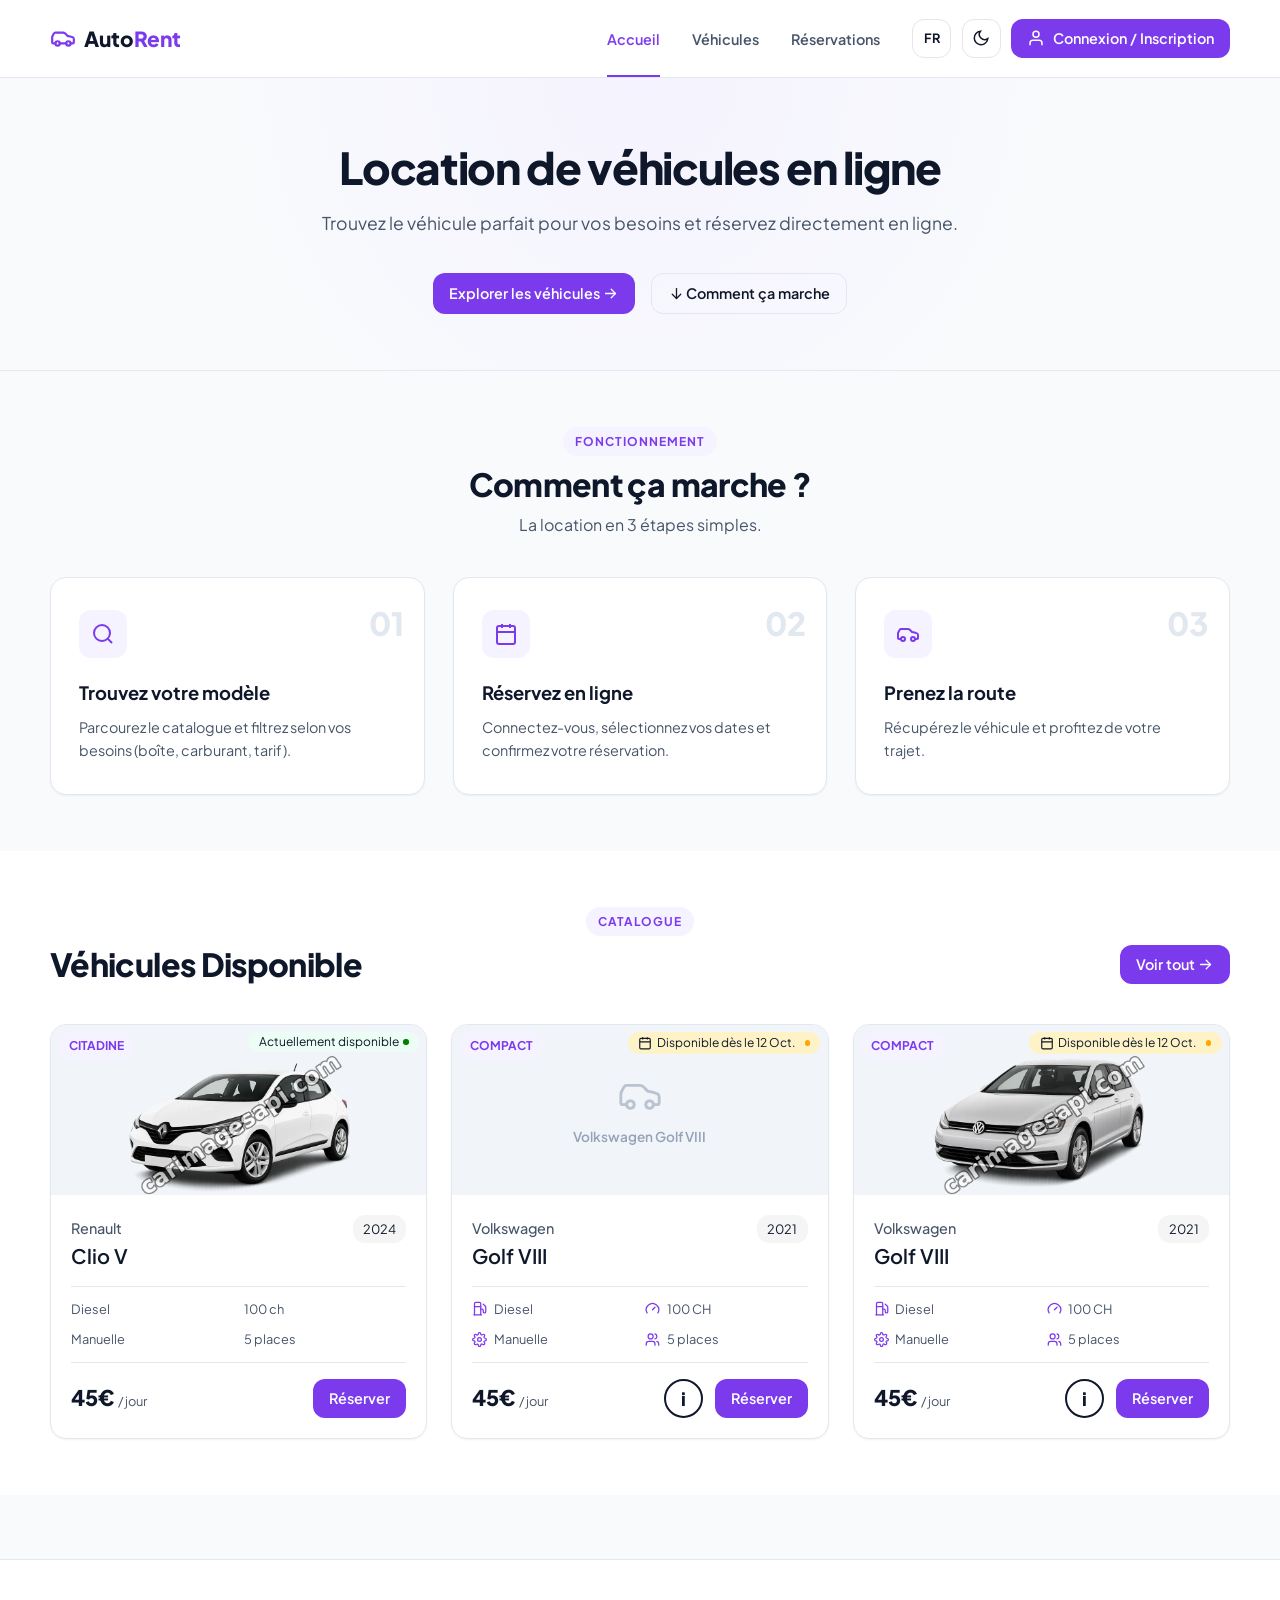
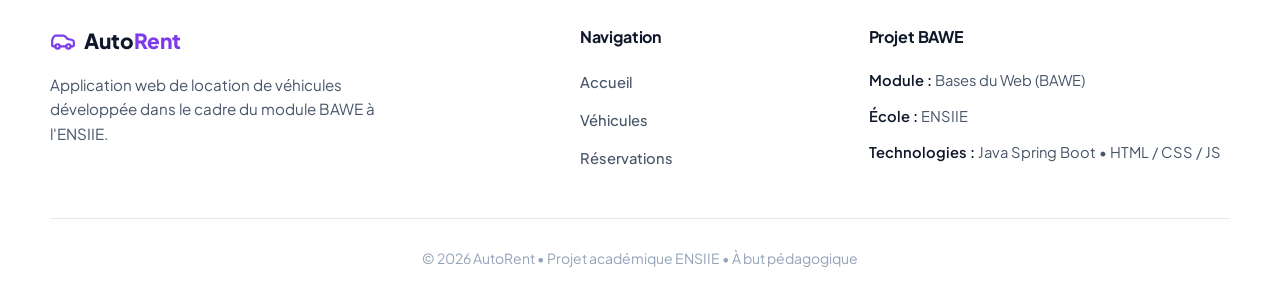
==== src/main/resources/static/index.html @ f03fdc60 "amélioration style pour mobile" ====
<!DOCTYPE html>
<html lang="fr">

<head>
    <meta charset="UTF-8" />
    <meta name="viewport" content="width=device-width, initial-scale=1.0" />
    <title>AutoRent - Location de Véhicules en Ligne</title>
    <link rel="preconnect" href="https://fonts.googleapis.com">
    <link rel="preconnect" href="https://fonts.gstatic.com" crossorigin>
    <link href="https://fonts.googleapis.com/css2?family=Plus+Jakarta+Sans:wght@400;500;600;700;800&display=swap"
        rel="stylesheet">
    <link rel="icon" type="image/png" sizes="32x32" href="/assets/icons/favicon-32x32.png">
    <link rel="icon" type="image/png" sizes="16x16" href="/assets/icons/favicon-16x16.png">
    <link rel="stylesheet" href="css/style.css" />
    
    <!-- Flatpickr (Calendrier) -->
    <link rel="stylesheet" href="https://cdn.jsdelivr.net/npm/flatpickr/dist/flatpickr.min.css">
    <script src="https://cdn.jsdelivr.net/npm/flatpickr"></script>
    <script src="https://npmcdn.com/flatpickr/dist/l10n/fr.js"></script>
    
    <script type="module" src="js/index.js" defer></script>
</head>

<body>
    <!-- HEADER & NAVBAR -->
    <header class="site-header" id="header">
        <div class="container nav-container">
            <!-- Logo -->
            <a href="index.html" class="brand-logo" aria-label="AutoRent Accueil">
                <svg class="logo-icon" viewBox="0 0 24 24" fill="none" stroke="currentColor" stroke-width="2"
                    stroke-linecap="round" stroke-linejoin="round">
                    <path
                        d="M19 17h2c.6 0 1-.4 1-1v-3c0-.9-.7-1.7-1.5-1.9C18.7 10.6 16 10 16 10s-1.3-1.4-2.2-2.3c-.5-.4-1.1-.7-1.8-.7H5c-.6 0-1.1.4-1.4.9l-1.5 2.8C2.1 11.2 2 11.8 2 12.4V16c0 .6.4 1 1 1h2" />
                    <circle cx="7" cy="17" r="2" />
                    <path d="M9 17h6" />
                    <circle cx="17" cy="17" r="2" />
                </svg>
                <span class="brand-name">Auto<span>Rent</span></span>
            </a>

            <!-- Navigation Links -->
            <nav class="nav-menu">
                <a href="index.html" class="nav-link active" data-i18n="nav.home">Accueil</a>
                <a href="vehicles.html" class="nav-link" data-i18n="nav.vehicles">Véhicules</a>
                <a href="reservations.html" class="nav-link" data-i18n="nav.myReservations">Réservations</a>

                <!-- Mobile Menu Actions (visible uniquement sur mobile dans le tiroir) -->
                <div class="mobile-menu-actions">
                    <button type="button" class="btn btn-primary btn-block mobile-auth-btn">
                        <svg viewBox="0 0 24 24" width="18" height="18" fill="none" stroke="currentColor" stroke-width="2" stroke-linecap="round" stroke-linejoin="round">
                            <path d="M20 21v-2a4 4 0 0 0-4-4H8a4 4 0 0 0-4 4v2"></path>
                            <circle cx="12" cy="7" r="4"></circle>
                        </svg>
                        <span>Connexion / Inscription</span>
                    </button>

                    <div class="mobile-menu-tools">
                        <!-- Theme Toggle (Mobile) -->
                        <button class="mobile-tool-btn btn-theme-toggle" type="button" aria-label="Changer de thème">
                            <svg class="theme-icon sun-icon" viewBox="0 0 24 24" fill="none" stroke="currentColor" stroke-width="2">
                                <circle cx="12" cy="12" r="4" />
                                <path d="M12 2v2M12 20v2M4.93 4.93l1.41 1.41M17.66 17.66l1.41 1.41M2 12h2M20 12h2M6.34 17.66l-1.41 1.41M19.07 4.93l-1.41 1.41" />
                            </svg>
                            <svg class="theme-icon moon-icon" viewBox="0 0 24 24" fill="none" stroke="currentColor" stroke-width="2">
                                <path d="M21 12.79A9 9 0 1 1 11.21 3 7 7 0 0 0 21 12.79z" />
                            </svg>
                            <span class="tool-label">Mode Sombre / Clair</span>
                        </button>

                        <!-- Langue (Mobile) -->
                        <button class="mobile-tool-btn btn-lang-toggle" type="button" aria-label="Changer de langue">
                            <svg viewBox="0 0 24 24" width="18" height="18" fill="none" stroke="currentColor" stroke-width="2" stroke-linecap="round" stroke-linejoin="round">
                                <circle cx="12" cy="12" r="10"></circle>
                                <line x1="2" y1="12" x2="22" y2="12"></line>
                                <path d="M12 2a15.3 15.3 0 0 1 4 10 15.3 15.3 0 0 1-4 10 15.3 15.3 0 0 1-4-10 15.3 15.3 0 0 1 4-10z"></path>
                            </svg>
                            <span class="tool-label">Langue (FR)</span>
                        </button>
                    </div>
                </div>
            </nav>

            <!-- Action Controls (Theme, Language, Auth) -->
            <div class="nav-actions">
                <!-- Language Switcher (Desktop) -->
                <button class="btn-icon header-tool btn-lang-toggle" id="btn-lang-toggle" aria-label="Changer de langue" title="Français / English">
                    <span class="lang-text" id="current-lang">FR</span>
                </button>

                <!-- Dark/Light Theme Toggle (Desktop) -->
                <button class="btn-icon header-tool btn-theme-toggle" id="btn-theme-toggle" aria-label="Basculer le thème"
                    title="Thème Clair / Sombre">
                    <svg class="theme-icon sun-icon" viewBox="0 0 24 24" fill="none" stroke="currentColor"
                        stroke-width="2">
                        <circle cx="12" cy="12" r="4" />
                        <path
                            d="M12 2v2M12 20v2M4.93 4.93l1.41 1.41M17.66 17.66l1.41 1.41M2 12h2M20 12h2M6.34 17.66l-1.41 1.41M19.07 4.93l-1.41 1.41" />
                    </svg>
                    <svg class="theme-icon moon-icon" viewBox="0 0 24 24" fill="none" stroke="currentColor"
                        stroke-width="2">
                        <path d="M21 12.79A9 9 0 1 1 11.21 3 7 7 0 0 0 21 12.79z" />
                    </svg>
                </button>

                <!-- Auth Buttons -->
                <button type="button" class="btn" id="btn-login" aria-label="Connexion ou inscription">
                    <svg class="user-login-icon" viewBox="0 0 24 24" width="18" height="18" fill="none" stroke="currentColor" stroke-width="2"
                        stroke-linecap="round" stroke-linejoin="round">
                        <path d="M20 21v-2a4 4 0 0 0-4-4H8a4 4 0 0 0-4 4v2"></path>
                        <circle cx="12" cy="7" r="4"></circle>
                    </svg>
                    <span class="btn-login-text">Connexion / Inscription</span>
                </button>

                <!-- Mobile Menu Toggle -->
                <button class="btn-icon mobile-menu-btn" id="mobile-toggle" aria-label="Ouvrir le menu">
                    <svg viewBox="0 0 24 24" fill="none" stroke="currentColor" stroke-width="2">
                        <line x1="3" y1="12" x2="21" y2="12"></line>
                        <line x1="3" y1="6" x2="21" y2="6"></line>
                        <line x1="3" y1="18" x2="21" y2="18"></line>
                    </svg>
                </button>
            </div>
        </div>
    </header>

    <main>
        <!-- HERO -->
        <section class="hero-section">
            <div class="container hero-content">

                <h1 class="hero-title">Location de véhicules en ligne</h1>
                <p class="hero-subtitle">Trouvez le véhicule parfait pour vos besoins et réservez directement en ligne.
                </p>

                <div class="hero-actions">
                    <a href="/vehicles" class="btn">
                        Explorer les véhicules
                        <svg width="17" height="17" viewBox="0 0 24 24" fill="none" stroke="currentColor"
                            stroke-width="1.8" stroke-linecap="round" stroke-linejoin="round" aria-hidden="true">
                            <path d="M5 12h14"></path>
                            <path d="m13 6 6 6-6 6"></path>
                        </svg>
                    </a>

                    <button class="btn" id="btn-how-it-works">
                        <svg width="17" height="17" viewBox="0 0 24 24" fill="none" stroke="currentColor"
                            stroke-width="1.8" stroke-linecap="round" stroke-linejoin="round" aria-hidden="true">
                            <g transform="matrix(0 1 -1 0 24 0)">
                                <path d="M5 12h14"></path>
                                <path d="m13 6 6 6-6 6"></path>
                            </g>
                        </svg>
                        Comment ça marche
                    </button>

                </div>

                <div class="hero-calculator">

                </div>

            </div>

        </section>

        <!-- HOW IT WORKS -->
        <section class="how-it-works" id="how-it-works">
            <div class="container">
                <div class="section-header">
                    <span class="section-tag">Fonctionnement</span>
                    <h2 class="section-title">Comment ça marche ?</h2>
                    <p class="section-subtitle">La location en 3 étapes simples.</p>
                </div>

                <div class="steps-grid">
                    <!-- Step 1 -->
                    <div class="step-card">
                        <div class="step-number">01</div>
                        <div class="step-icon-wrapper">
                            <svg viewBox="0 0 24 24" fill="none" stroke="currentColor" stroke-width="2">
                                <circle cx="11" cy="11" r="8"></circle>
                                <line x1="21" y1="21" x2="16.65" y2="16.65"></line>
                            </svg>
                        </div>
                        <h3 class="step-title">Trouvez votre modèle</h3>
                        <p class="step-description">Parcourez le catalogue et filtrez selon vos besoins (boîte,
                            carburant,
                            tarif).</p>
                    </div>

                    <!-- Step 2 -->
                    <div class="step-card">
                        <div class="step-number">02</div>
                        <div class="step-icon-wrapper">
                            <svg viewBox="0 0 24 24" fill="none" stroke="currentColor" stroke-width="2">
                                <rect x="3" y="4" width="18" height="18" rx="2" ry="2"></rect>
                                <line x1="16" y1="2" x2="16" y2="6"></line>
                                <line x1="8" y1="2" x2="8" y2="6"></line>
                                <line x1="3" y1="10" x2="21" y2="10"></line>
                            </svg>
                        </div>
                        <h3 class="step-title">Réservez en ligne</h3>
                        <p class="step-description">Connectez-vous, sélectionnez vos dates et confirmez votre
                            réservation.</p>
                    </div>

                    <!-- Step 3 -->
                    <div class="step-card">
                        <div class="step-number">03</div>
                        <div class="step-icon-wrapper">
                            <svg viewBox="0 0 24 24" fill="none" stroke="currentColor" stroke-width="2">
                                <path
                                    d="M19 17h2c.6 0 1-.4 1-1v-3c0-.9-.7-1.7-1.5-1.9C18.7 10.6 16 10 16 10s-1.3-1.4-2.2-2.3c-.5-.4-1.1-.7-1.8-.7H5c-.6 0-1.1.4-1.4.9l-1.5 2.8C2.1 11.2 2 11.8 2 12.4V16c0 .6.4 1 1 1h2">
                                </path>
                                <circle cx="7" cy="17" r="2"></circle>
                                <circle cx="17" cy="17" r="2"></circle>
                            </svg>
                        </div>
                        <h3 class="step-title">Prenez la route</h3>
                        <p class="step-description">Récupérez le véhicule et profitez de votre trajet.</p>
                    </div>
                </div>
            </div>
        </section>

        <!-- SOME VEHICLES -->
        <section class="featured-vehicles">
            <div class="container">
                <div class="section-header">
                    <span class="section-tag">Catalogue</span>
                    <div class="section-header-row">
                        <h2 class="section-title">Véhicules Disponible</h2>
                        <a href="/vehicles" class="btn btn-outline">
                            Voir tout
                            <svg width="17" height="17" viewBox="0 0 24 24" fill="none" stroke="currentColor"
                                stroke-width="1.8" stroke-linecap="round" stroke-linejoin="round" aria-hidden="true">
                                <path d="M5 12h14"></path>
                                <path d="m13 6 6 6-6 6"></path>
                            </svg>
                        </a>
                    </div>
                </div>

                <!-- Vehicle Cards Grid -->
                <div class="vehicles-grid">

                    <!-- Vehicle Card 1 -->
                    <article class="vehicle-card">
                        <div class="vehicle-card-media">
                            <span class="category-badge">Citadine</span>
                            <p class="vehicle-status available">Actuellement disponible <span
                                    class="vehicle-status-badge"></span></p>
                            <img src="./assets/images/vehicles/renault-clio.webp" alt="Renault Clio V"
                                class="vehicle-card-img">
                            <!-- <div class="media-placeholder">
                                <svg class="placeholder-icon" viewBox="0 0 24 24" fill="none" stroke="currentColor" stroke-width="1.5">
                                <path d="M19 17h2c.6 0 1-.4 1-1v-3c0-.9-.7-1.7-1.5-1.9C18.7 10.6 16 10 16 10s-1.3-1.4-2.2-2.3c-.5-.4-1.1-.7-1.8-.7H5c-.6 0-1.1.4-1.4.9l-1.5 2.8C2.1 11.2 2 11.8 2 12.4V16c0 .6.4 1 1 1h2"/>
                                <circle cx="7" cy="17" r="2"/>
                                <circle cx="17" cy="17" r="2"/>
                                </svg>
                                <span class="media-label">Renault Clio V</span>
                            </div> -->
                        </div>

                        <div class="vehicle-card-content">
                            <div class="card-header-info">
                                <div>
                                    <h3 class="vehicle-brand">Renault</h3>
                                    <h2 class="vehicle-model">Clio V</h2>
                                </div>
                                <span class="vehicle-year">2024</span>
                            </div>
                            <div class="specs-list">
                                <div class="spec-item">
                                    <span>Diesel</span>
                                </div>
                                <div class="spec-item">
                                    <span>100 ch</span>
                                </div>
                                <div class="spec-item">
                                    <span>Manuelle</span>
                                </div>
                                <div class="spec-item">
                                    <span>5 places</span>
                                </div>
                            </div>
                            <div class="card-footer">
                                <div class="price-container">
                                    <span class="price-value">45€</span>
                                    <span class="price-period">/ jour</span>
                                </div>
                                <button class="btn btn-primary btn-open-reservation">Réserver</button>
                            </div>
                        </div>
                    </article>

                    <!-- Vehicle Card 2 -->
                    <article class="vehicle-card">
                        <div class="vehicle-card-media">
                            <span class="category-badge">Compact</span>
                            <!-- Badge informatif "Disponible dès le..." -->
                            <span class="vehicle-status rented">
                                <svg viewBox="0 0 24 24" width="14" height="14" stroke="currentColor" fill="none"
                                    stroke-width="2">
                                    <rect x="3" y="4" width="18" height="18" rx="2" ry="2"></rect>
                                    <line x1="16" y1="2" x2="16" y2="6"></line>
                                    <line x1="8" y1="2" x2="8" y2="6"></line>
                                    <line x1="3" y1="10" x2="21" y2="10"></line>
                                </svg>
                                Disponible dès le 12 Oct.
                                <span class="vehicle-status-badge"></span>
                            </span>
                            <div class="media-placeholder">
                                <svg class="placeholder-icon" viewBox="0 0 24 24" fill="none" stroke="currentColor" stroke-width="1.5">
                                <path d="M19 17h2c.6 0 1-.4 1-1v-3c0-.9-.7-1.7-1.5-1.9C18.7 10.6 16 10 16 10s-1.3-1.4-2.2-2.3c-.5-.4-1.1-.7-1.8-.7H5c-.6 0-1.1.4-1.4.9l-1.5 2.8C2.1 11.2 2 11.8 2 12.4V16c0 .6.4 1 1 1h2"/>
                                <circle cx="7" cy="17" r="2"/>
                                <circle cx="17" cy="17" r="2"/>
                                </svg>
                                <span class="media-label">Volkswagen Golf VIII</span>
                            </div>
                        </div>

                        <div class="vehicle-card-content">
                            <div class="card-header-info">
                                <div>
                                    <h3 class="vehicle-brand">Volkswagen</h3>
                                    <h2 class="vehicle-model">Golf VIII</h2>
                                </div>
                                <span class="vehicle-year">2021</span>
                            </div>
                            <div class="specs-list">
                                <div class="spec-item">
                                    <svg viewBox="0 0 24 24" width="15" height="15" stroke="currentColor" fill="none"
                                        stroke-width="2" stroke-linecap="round" stroke-linejoin="round">
                                        <line x1="3" y1="22" x2="15" y2="22"></line>
                                        <line x1="4" y1="9" x2="14" y2="9"></line>
                                        <path d="M14 22V4a2 2 0 0 0-2-2H6a2 2 0 0 0-2 2v18"></path>
                                        <path
                                            d="M14 13h2a2 2 0 0 1 2 2v2a2 2 0 0 0 2 2h0a2 2 0 0 0 2-2V9.83a2 2 0 0 0-.59-1.42L18 5">
                                        </path>
                                    </svg>
                                    <span>Diesel</span>
                                </div>
                                <div class="spec-item">
                                    <svg viewBox="0 0 24 24" width="15" height="15" stroke="currentColor" fill="none"
                                        stroke-width="2" stroke-linecap="round" stroke-linejoin="round">
                                        <path d="M12 14l4-4"></path>
                                        <path d="M3.34 19a10 10 0 1 1 17.32 0"></path>
                                    </svg>
                                    <span>100 CH</span>
                                </div>
                                <div class="spec-item">
                                    <svg viewBox="0 0 24 24" width="15" height="15" stroke="currentColor" fill="none"
                                        stroke-width="2" stroke-linecap="round" stroke-linejoin="round">
                                        <circle cx="12" cy="12" r="3"></circle>
                                        <path
                                            d="M19.4 15a1.65 1.65 0 0 0 .33 1.82l.06.06a2 2 0 0 1 0 2.83 2 2 0 0 1-2.83 0l-.06-.06a1.65 1.65 0 0 0-1.82-.33 1.65 1.65 0 0 0-1 1.51V21a2 2 0 0 1-2 2 2 2 0 0 1-2-2v-.09A1.65 1.65 0 0 0 9 19.4a1.65 1.65 0 0 0-1.82.33l-.06.06a2 2 0 0 1-2.83 0 2 2 0 0 1 0-2.83l.06-.06a1.65 1.65 0 0 0 .33-1.82 1.65 1.65 0 0 0-1.51-1H3a2 2 0 0 1-2-2 2 2 0 0 1 2-2h.09A1.65 1.65 0 0 0 4.6 9a1.65 1.65 0 0 0-.33-1.82l-.06-.06a2 2 0 0 1 0-2.83 2 2 0 0 1 2.83 0l.06.06a1.65 1.65 0 0 0 1.82.33H9a1.65 1.65 0 0 0 1-1.51V3a2 2 0 0 1 2-2 2 2 0 0 1 2 2v.09a1.65 1.65 0 0 0 1 1.51 1.65 1.65 0 0 0 1.82-.33l.06-.06a2 2 0 0 1 2.83 0 2 2 0 0 1 0 2.83l-.06.06a1.65 1.65 0 0 0-.33 1.82V9a1.65 1.65 0 0 0 1.51 1H21a2 2 0 0 1 2 2 2 2 0 0 1-2 2h-.09a1.65 1.65 0 0 0-1.51 1z">
                                        </path>
                                    </svg>
                                    <span>Manuelle</span>
                                </div>
                                <div class="spec-item">
                                    <svg viewBox="0 0 24 24" width="15" height="15" stroke="currentColor" fill="none"
                                        stroke-width="2" stroke-linecap="round" stroke-linejoin="round">
                                        <path d="M16 21v-2a4 4 0 0 0-4-4H6a4 4 0 0 0-4 4v2"></path>
                                        <circle cx="9" cy="7" r="4"></circle>
                                        <path d="M22 21v-2a4 4 0 0 0-3-3.87"></path>
                                        <path d="M16 3.13a4 4 0 0 1 0 7.75"></path>
                                    </svg>
                                    <span>5 places</span>
                                </div>
                            </div>
                            <div class="card-footer">
                                <div class="price-container">
                                    <span class="price-value">45€</span>
                                    <span class="price-period">/ jour</span>
                                </div>
                                <div class="action-wrapper">
                                    <div class="tooltip-container">
                                        <span class="tooltip-icon">i</span>
                                        <div class="tooltip-text">Ce véhicule est actuellement loué, mais vous pouvez le
                                            réserver pour des dates ultérieures.</div>
                                    </div>
                                    <button class="btn btn-primary btn-open-reservation">Réserver</button>
                                </div>
                            </div>
                        </div>
                    </article>
                    
                    <!-- Vehicle Card 3 -->
                    <article class="vehicle-card">
                        <div class="vehicle-card-media">
                            <span class="category-badge">Compact</span>
                            <!-- Badge informatif "Disponible dès le..." -->
                            <span class="vehicle-status rented">
                                <svg viewBox="0 0 24 24" width="14" height="14" stroke="currentColor" fill="none"
                                    stroke-width="2">
                                    <rect x="3" y="4" width="18" height="18" rx="2" ry="2"></rect>
                                    <line x1="16" y1="2" x2="16" y2="6"></line>
                                    <line x1="8" y1="2" x2="8" y2="6"></line>
                                    <line x1="3" y1="10" x2="21" y2="10"></line>
                                </svg>
                                Disponible dès le 12 Oct.
                                <span class="vehicle-status-badge"></span>
                            </span>
                            <img src="./assets/images/vehicles/volkswagen-golf.webp" alt="Volkswagen Golf VIII"
                                class="vehicle-card-img">
                        </div>

                        <div class="vehicle-card-content">
                            <div class="card-header-info">
                                <div>
                                    <h3 class="vehicle-brand">Volkswagen</h3>
                                    <h2 class="vehicle-model">Golf VIII</h2>
                                </div>
                                <span class="vehicle-year">2021</span>
                            </div>
                            <div class="specs-list">
                                <div class="spec-item">
                                    <svg viewBox="0 0 24 24" width="15" height="15" stroke="currentColor" fill="none"
                                        stroke-width="2" stroke-linecap="round" stroke-linejoin="round">
                                        <line x1="3" y1="22" x2="15" y2="22"></line>
                                        <line x1="4" y1="9" x2="14" y2="9"></line>
                                        <path d="M14 22V4a2 2 0 0 0-2-2H6a2 2 0 0 0-2 2v18"></path>
                                        <path
                                            d="M14 13h2a2 2 0 0 1 2 2v2a2 2 0 0 0 2 2h0a2 2 0 0 0 2-2V9.83a2 2 0 0 0-.59-1.42L18 5">
                                        </path>
                                    </svg>
                                    <span>Diesel</span>
                                </div>
                                <div class="spec-item">
                                    <svg viewBox="0 0 24 24" width="15" height="15" stroke="currentColor" fill="none"
                                        stroke-width="2" stroke-linecap="round" stroke-linejoin="round">
                                        <path d="M12 14l4-4"></path>
                                        <path d="M3.34 19a10 10 0 1 1 17.32 0"></path>
                                    </svg>
                                    <span>100 CH</span>
                                </div>
                                <div class="spec-item">
                                    <svg viewBox="0 0 24 24" width="15" height="15" stroke="currentColor" fill="none"
                                        stroke-width="2" stroke-linecap="round" stroke-linejoin="round">
                                        <circle cx="12" cy="12" r="3"></circle>
                                        <path
                                            d="M19.4 15a1.65 1.65 0 0 0 .33 1.82l.06.06a2 2 0 0 1 0 2.83 2 2 0 0 1-2.83 0l-.06-.06a1.65 1.65 0 0 0-1.82-.33 1.65 1.65 0 0 0-1 1.51V21a2 2 0 0 1-2 2 2 2 0 0 1-2-2v-.09A1.65 1.65 0 0 0 9 19.4a1.65 1.65 0 0 0-1.82.33l-.06.06a2 2 0 0 1-2.83 0 2 2 0 0 1 0-2.83l.06-.06a1.65 1.65 0 0 0 .33-1.82 1.65 1.65 0 0 0-1.51-1H3a2 2 0 0 1-2-2 2 2 0 0 1 2-2h.09A1.65 1.65 0 0 0 4.6 9a1.65 1.65 0 0 0-.33-1.82l-.06-.06a2 2 0 0 1 0-2.83 2 2 0 0 1 2.83 0l.06.06a1.65 1.65 0 0 0 1.82.33H9a1.65 1.65 0 0 0 1-1.51V3a2 2 0 0 1 2-2 2 2 0 0 1 2 2v.09a1.65 1.65 0 0 0 1 1.51 1.65 1.65 0 0 0 1.82-.33l.06-.06a2 2 0 0 1 2.83 0 2 2 0 0 1 0 2.83l-.06.06a1.65 1.65 0 0 0-.33 1.82V9a1.65 1.65 0 0 0 1.51 1H21a2 2 0 0 1 2 2 2 2 0 0 1-2 2h-.09a1.65 1.65 0 0 0-1.51 1z">
                                        </path>
                                    </svg>
                                    <span>Manuelle</span>
                                </div>
                                <div class="spec-item">
                                    <svg viewBox="0 0 24 24" width="15" height="15" stroke="currentColor" fill="none"
                                        stroke-width="2" stroke-linecap="round" stroke-linejoin="round">
                                        <path d="M16 21v-2a4 4 0 0 0-4-4H6a4 4 0 0 0-4 4v2"></path>
                                        <circle cx="9" cy="7" r="4"></circle>
                                        <path d="M22 21v-2a4 4 0 0 0-3-3.87"></path>
                                        <path d="M16 3.13a4 4 0 0 1 0 7.75"></path>
                                    </svg>
                                    <span>5 places</span>
                                </div>
                            </div>
                            <div class="card-footer">
                                <div class="price-container">
                                    <span class="price-value">45€</span>
                                    <span class="price-period">/ jour</span>
                                </div>
                                <div class="action-wrapper">
                                    <div class="tooltip-container">
                                        <span class="tooltip-icon">i</span>
                                        <div class="tooltip-text">Ce véhicule est actuellement loué, mais vous pouvez le
                                            réserver pour des dates ultérieures.</div>
                                    </div>
                                    <button class="btn btn-primary btn-open-reservation">Réserver</button>
                                </div>
                            </div>
                        </div>
                    </article>

                </div>

            </div>
        </section>

    </main>

    <!-- RESERVATION MODAL -->
    <div id="reservation-modal" class="modal-overlay">
        <div class="modal-content">
            <button class="modal-close" id="close-modal-btn" aria-label="Fermer">
                <svg viewBox="0 0 24 24" width="18" height="18" stroke="currentColor" fill="none" stroke-width="2" stroke-linecap="round" stroke-linejoin="round">
                    <line x1="18" y1="6" x2="6" y2="18"></line>
                    <line x1="6" y1="6" x2="18" y2="18"></line>
                </svg>
            </button>
            <div class="modal-grid">
                <!-- Left: Vehicle Info -->
                <div class="modal-left">
                    <img id="modal-vehicle-img" src="" alt="Véhicule">
                    <div class="modal-vehicle-info">
                        <h3 id="modal-vehicle-brand">Marque</h3>
                        <h2 id="modal-vehicle-model">Modèle</h2>
                    </div>
                    <span id="modal-vehicle-category" class="category-badge">Catégorie</span>
                    <div class="modal-specs" id="modal-vehicle-specs">
                        <!-- Specs injected by JS -->
                    </div>
                </div>
                <!-- Right: Booking Form -->
                <div class="modal-right">
                    <h3 class="modal-title">Réserver ce véhicule</h3>
                    <p class="modal-subtitle">Sélectionnez vos dates pour calculer le prix.</p>
                    
                    <form id="reservation-form">
                        <div class="form-row">
                            <div class="form-group">
                                <label for="start-date">Date de départ</label>
                                <input type="text" id="start-date" placeholder="Sélectionnez une date" required>
                            </div>
                            <div class="form-group">
                                <label for="end-date">Date de retour</label>
                                <input type="text" id="end-date" placeholder="Sélectionnez une date" required>
                            </div>
                        </div>

                        <div id="date-error" class="error-message">Ces dates ne sont pas disponibles.</div>

                        <div class="price-summary">
                            <div class="summary-row">
                                <span>Durée</span>
                                <span id="summary-days">0 jour</span>
                            </div>
                            <div class="summary-row">
                                <span>Tarif journalier</span>
                                <span id="summary-daily-price">0€</span>
                            </div>
                            <div class="summary-divider"></div>
                            <div class="summary-row total">
                                <span>Total</span>
                                <span id="summary-price">0€</span>
                            </div>
                        </div>
                        
                        <button type="submit" class="btn btn-primary btn-block" id="confirm-reservation-btn" disabled>Confirmer la réservation</button>
                    </form>
                </div>
            </div>
        </div>
    </div>

    <!-- SITE FOOTER -->
    <footer class="site-footer">
        <div class="container footer-container">
            <div class="footer-top">
                <!-- Branding & Contexte académique -->
                <div class="footer-brand-col">
                    <a href="index.html" class="brand-logo" aria-label="AutoRent Accueil">
                        <svg class="logo-icon" viewBox="0 0 24 24" fill="none" stroke="currentColor" stroke-width="2"
                            stroke-linecap="round" stroke-linejoin="round">
                            <path
                                d="M19 17h2c.6 0 1-.4 1-1v-3c0-.9-.7-1.7-1.5-1.9C18.7 10.6 16 10 16 10s-1.3-1.4-2.2-2.3c-.5-.4-1.1-.7-1.8-.7H5c-.6 0-1.1.4-1.4.9l-1.5 2.8C2.1 11.2 2 11.8 2 12.4V16c0 .6.4 1 1 1h2" />
                            <circle cx="7" cy="17" r="2" />
                            <path d="M9 17h6" />
                            <circle cx="17" cy="17" r="2" />
                        </svg>
                        <span class="brand-name">Auto<span>Rent</span></span>
                    </a>
                    <p class="footer-desc">
                        Application web de location de véhicules développée dans le cadre du module BAWE à l'ENSIIE.
                    </p>
                </div>

                <!-- Navigation Links -->
                <div class="footer-nav-col">
                    <h4 class="footer-heading">Navigation</h4>
                    <ul class="footer-nav-links">
                        <li><a href="index.html" class="footer-link">Accueil</a></li>
                        <li><a href="vehicles.html" class="footer-link">Véhicules</a></li>
                        <li><a href="reservations.html" class="footer-link">Réservations</a></li>
                    </ul>
                </div>

                <!-- Informations Projet & Stack -->
                <div class="footer-info-col">
                    <h4 class="footer-heading">Projet BAWE</h4>
                    <ul class="footer-meta-list">
                        <li><span>Module :</span> Bases du Web (BAWE)</li>
                        <li><span>École :</span> ENSIIE</li>
                        <li><span>Technologies :</span> Java Spring Boot &bull; HTML / CSS / JS</li>
                    </ul>
                </div>
            </div>

            <div class="footer-bottom">
                <p>&copy; 2026 AutoRent &bull; Projet académique ENSIIE &bull; À but pédagogique</p>
            </div>
        </div>
    </footer>

</body>

</html>
---- src/main/resources/static/css/style.css ----
/* ********************************************* */
/*                 THEMES VARIABLES              */
/* ********************************************* */

:root {
  --bg-body: #f8fafc;
  --bg-surface: #ffffff;
  --bg-surface-elevated: #f1f5f9;

  --text-primary: #0f172a;
  --text-secondary: #475569;
  --text-muted: #94a3b8;

  --bg-surface-transparent: rgba(15, 23, 42, 0.04);

  --primary: #7c3aed;
  --primary-hover: #6d28d9;
  --primary-light: #f5f3ff;
  --primary-focus: rgba(124, 58, 237, 0.2);

  --line: #e9e3ec;

  --danger: #ef4444;
  --danger-hover: #dc2626;
  --danger-light: #fef2f2;

  --success: #10b981;
  --success-light: #ecfdf5;

  --warning: #f59e0b;
  --warning-light: #fef3c7;

  --border-color: #e2e8f0;
  --shadow-sm: 0 1px 2px rgba(0, 0, 0, 0.05);
  --shadow-md: 0 4px 6px -1px rgba(0, 0, 0, 0.08);
  --shadow-lg: 0 10px 15px -3px rgba(0, 0, 0, 0.08);
  --shadow-xl: 0 20px 25px -5px rgba(0, 0, 0, 0.15);

  --radius-sm: 8px;
  --radius-md: 12px;
  --radius-lg: 16px;
  --radius-full: 9999px;

  --transition: 0.2s ease;
  --header-height: 78px;
  --container-max: 1140px;
}

[data-theme="dark"] {
  --bg-body: #0b1120;
  --bg-surface: #111827;
  --bg-surface-elevated: #1f2937;

  --text-primary: #f8fafc;
  --text-secondary: #94a3b8;
  --text-muted: #64748b;

  --bg-surface-transparent: rgba(255, 255, 255, 0.05);

  --primary: #8b5cf6;
  --primary-hover: #a78bfa;
  --primary-light: rgba(139, 92, 246, 0.15);
  --primary-focus: rgba(139, 92, 246, 0.3);

  --line: #392f3ec5;

  --danger-light: rgba(239, 68, 68, 0.15);
  --success-light: rgba(16, 185, 129, 0.15);
  --warning-light: rgba(245, 158, 11, 0.15);

  --border-color: #242e42;
  --shadow-sm: 0 1px 2px rgba(0, 0, 0, 0.3);
  --shadow-md: 0 4px 6px -1px rgba(0, 0, 0, 0.4);
  --shadow-lg: 0 10px 15px -3px rgba(0, 0, 0, 0.5);
  --shadow-xl: 0 20px 25px -5px rgba(0, 0, 0, 0.7);
}

/* ********************************************* */
/*                  BASE LAYOUT                  */
/* ********************************************* */

* {
  box-sizing: border-box;
  margin: 0;
  padding: 0;
}

html {
  scroll-behavior: smooth;
  font-size: 16px;
}

body {
  font-family: 'Plus Jakarta Sans', system-ui, -apple-system, sans-serif;
  background-color: var(--bg-body);
  color: var(--text-primary);
  line-height: 1.6;
  transition: background-color var(--transition), color var(--transition);
}

a {
  color: inherit;
  text-decoration: none;
}

ul {
  list-style: none;
}

button,
input,
select {
  font: inherit;
}

.container {
  width: min(1180px, calc(100% - 48px));
  margin: 0 auto;
}

section {
  padding: 3.5rem 0;
}

.section-header {
  text-align: center;
  margin: 0 auto 2.5rem;
}

.section-header-row {
  display: flex;
  justify-content: space-between;
  align-items: flex-end;
  margin-bottom: 2rem;
  gap: 1rem;
  flex-wrap: wrap;
}

.section-tag {
  display: inline-block;
  font-size: 0.75rem;
  font-weight: 700;
  text-transform: uppercase;
  letter-spacing: 0.08em;
  color: var(--primary);
  background-color: var(--primary-light);
  padding: 0.3rem 0.75rem;
  border-radius: var(--radius-full);
  margin-bottom: 0.5rem;
}

.section-title {
  font-size: 2rem;
  font-weight: 800;
  line-height: 1.25;
  letter-spacing: -0.02em;
}

.section-subtitle {
  font-size: 1rem;
  color: var(--text-secondary);
  margin-top: 0.5rem;
}

/* ********************************************* */
/*              HEADER & NAVBAR                  */
/* ********************************************* */

header {
  position: sticky;
  top: 0;
  z-index: 100;
  height: var(--header-height);
  background-color: var(--bg-surface);
  border-bottom: 1px solid var(--border-color);
}

.nav-container {
  height: 100%;
  display: flex;
  align-items: center;
  justify-content: space-between;
  gap: 32px;
}

.brand-logo {
  display: flex;
  align-items: center;
  gap: 0.5rem;
  font-size: 1.3rem;
  font-weight: 800;
}

.logo-icon {
  width: 26px;
  height: 26px;
  color: var(--primary);
}

.brand-name span {
  color: var(--primary);
}

.nav-list {
  display: flex;
  gap: 1.5rem;
}

.nav-menu {
  display: flex;
  align-items: center;
  gap: 2rem;
  margin-left: auto;
}

.nav-link {
  background: none;
  padding: 27px 0 24px;
  font-size: 0.9rem;
  font-weight: 600;
  color: var(--text-secondary);
  position: relative;
}

.nav-link::after {
  content: "";
  position: absolute;
  left: 50%;
  right: 50%;
  bottom: -1px;
  height: 2px;
  background: var(--primary);
  transition: 0.2s;
}

.nav-link:hover,
.nav-link.active {
  color: var(--primary);
}

.nav-link.active::after {
  left: 0;
  right: 0;
}

.nav-actions {
  display: flex;
  align-items: center;
  gap: 0.65rem;
}

.btn {
  background: var(--primary);
  font-size: .9rem;
  border: none;
  border-radius: var(--radius-md);
  padding: 0.5rem 1rem;
  color: white;
  font-weight: 600;
  cursor: pointer;
  display: inline-flex;
  align-items: center;
  justify-content: center;
  gap: .1rem;
  transition: 0.2s ease;
}

.btn-icon {
  width: 39px;
  height: 39px;
  border-radius: 12px;
  display: grid;
  place-items: center;
  background: transparent;
  border: 1px solid var(--line);
  cursor: pointer;
}

.btn-icon:hover {
  background-color: var(--bg-surface-elevated);
}

.lang-text {
  font-weight: 700;
  font-size: 0.8rem;
  color: var(--text-primary);
}

.theme-icon {
  width: 18px;
  height: 18px;
  color: var(--text-primary);
}

[data-theme="light"] .sun-icon,
[data-theme="dark"] .moon-icon {
  display: none;
}

.mobile-menu-btn {
  display: none;
  color: var(--text-primary);
}

.mobile-menu-actions {
  display: none;
}

#btn-login {
  gap: 0.5rem;
}


/* ********************************************* */
/*                   HERO                        */
/* ********************************************* */

.hero-section {
  padding: 4rem 0 3.5rem;
  background: radial-gradient(circle at 50% 0%, var(--primary-light) 0%, transparent 60%);
  border-bottom: 1px solid var(--border-color);
}

.hero-title {
  font-size: 2.75rem;
  font-weight: 800;
  line-height: 1.15;
  letter-spacing: -0.03em;
  margin-bottom: 1rem;
}

.hero-subtitle {
  font-size: 1.1rem;
  color: var(--text-secondary);
  margin: 0 auto 2.25rem;
}

/* .hero-content {
  display: flex;
  flex-direction: column;
  align-items: center;
} */

.hero-content {
  text-align: center;
}

.hero-actions {
  display: flex;
  justify-content: center;
  gap: 1rem;
}

#btn-how-it-works {
  background-color: transparent;
  color: var(--text-primary);
  border: 1px solid var(--border-color);
}

#btn-how-it-works:hover {
  background-color: var(--bg-surface-elevated);
}

/* ********************************************* */
/*                   HOW IT WORKS                */
/* ********************************************* */

.steps-grid {
  display: grid;
  grid-template-columns: repeat(3, 1fr);
  gap: 1.75rem;
}

.step-card {
  position: relative;
  background-color: var(--bg-surface);
  border: 1px solid var(--border-color);
  border-radius: var(--radius-lg);
  padding: 2rem 1.75rem;
  box-shadow: var(--shadow-sm);
}

.step-number {
  position: absolute;
  top: 1.25rem;
  right: 1.25rem;
  font-size: 2rem;
  font-weight: 900;
  color: var(--border-color);
  user-select: none;
}

.step-icon-wrapper {
  width: 48px;
  height: 48px;
  background-color: var(--primary-light);
  color: var(--primary);
  border-radius: var(--radius-md);
  display: flex;
  align-items: center;
  justify-content: center;
  margin-bottom: 1.25rem;
}

.step-icon-wrapper svg {
  width: 24px;
  height: 24px;
}

.step-title {
  font-size: 1.15rem;
  font-weight: 700;
  margin-bottom: 0.5rem;
}

.step-description {
  font-size: 0.9rem;
  color: var(--text-secondary);
}

/* ********************************************* */
/*             VEHICLES CATALOG & CARDS          */
/* ********************************************* */

.featured-vehicles {
  background-color: var(--bg-surface);
}

.vehicles-grid {
  display: grid;
  grid-template-columns: repeat(auto-fill, minmax(280px, 1fr));
  gap: 1.5rem;
}

.vehicle-card {
  background-color: var(--bg-surface);
  border: 1px solid var(--border-color);
  border-radius: var(--radius-lg);
  overflow: hidden;
  box-shadow: var(--shadow-sm);
  display: flex;
  flex-direction: column;
  transition: transform var(--transition), box-shadow var(--transition);
}

.vehicle-card:hover {
  transform: translateY(-2px);
  box-shadow: var(--shadow-md);
}

.vehicle-card-media {
  position: relative;
  background-color: var(--bg-surface-elevated);
  height: 170px;
  display: flex;
  align-items: center;
  justify-content: center;
  overflow: hidden;
}

.vehicle-card-img {
  height: 100%;
  object-fit: cover;
  transition: transform var(--transition);
  margin-top: 1.5rem;
}

.vehicle-card:hover .vehicle-card-img {
  transform: scale(1.04);
}

.category-badge {
  position: absolute;
  top: 0.45rem;
  left: 0.45rem;
  font-size: 0.75rem;
  padding: 0.25rem 0.65rem;
  font-weight: 700;
  text-transform: uppercase;
  border-radius: var(--radius-full);
  background-color: var(--primary-light);
  color: var(--primary);
}

.vehicle-status {
  position: absolute;
  top: 0.45rem;
  right: 0.45rem;
  padding: 0.25rem 0.65rem;
  font-size: 0.75rem;
  line-height: 1;
  display: flex;
  align-items: center;
  border-radius: var(--radius-full);
  color: var(--text-primary);
  z-index: 30;
}

.vehicle-status-badge {
  display: inline-block;
  width: 0.45em;
  height: 0.45em;
  border-radius: 50%;
  flex-shrink: 0;
  margin-left: .3rem;
}

.vehicle-status.available {
  background-color: var(--success-light);
}

.vehicle-status.available .vehicle-status-badge {
  background-color: green;
}

.vehicle-status.rented {
  gap: .3rem;
  background-color: var(--warning-light);
}

.vehicle-status.rented .vehicle-status-badge {
  background-color: orange;
}



.media-placeholder {
  display: flex;
  flex-direction: column;
  align-items: center;
  gap: 0.5rem;
  color: var(--text-muted);
}

.placeholder-icon {
  width: 46px;
  height: 46px;
  opacity: 0.6;
}

.media-label {
  font-size: 0.85rem;
  font-weight: 600;
}

.vehicle-card-content {
  padding: 1.25rem;
  display: flex;
  flex-direction: column;
  flex: 1;
}

.card-header-info {
  display: flex;
  justify-content: space-between;
  align-items: baseline;
  margin-bottom: 0.85rem;
}

.vehicle-name {
  font-size: 1.1rem;
  font-weight: 700;
}

.vehicle-brand {
  color: var(--text-secondary);
  font-size: .9rem;
  font-weight: 500;
}

.vehicle-model {
  font-size: 1.25rem;
  font-weight: 600;
}

.vehicle-year {
  font-size: 0.8rem;
  background-color: var(--bg-surface-transparent);
  padding: 0.25rem 0.65rem;
  border-radius: var(--radius-md);
}

.specs-list {
  display: grid;
  grid-template-columns: 1fr 1fr;
  gap: 0.65rem;
  padding: 0.75rem 0;
  border-top: 1px solid var(--border-color);
  border-bottom: 1px solid var(--border-color);
  margin-bottom: 1rem;
}

.spec-item {
  display: flex;
  align-items: center;
  gap: 0.4rem;
  font-size: 0.8rem;
  color: var(--text-secondary);
}

.spec-item svg {
  width: 15px;
  height: 15px;
  color: var(--primary);
}

.card-footer {
  display: flex;
  align-items: center;
  justify-content: space-between;
  margin-top: auto;
}

.price-value {
  font-size: 1.35rem;
  font-weight: 800;
}

.price-period {
  font-size: 0.8rem;
  color: var(--text-secondary);
}

/* TOOLTIP & ACTION WRAPPER */
.action-wrapper {
  display: flex;
  align-items: center;
  gap: 0.75rem;
}

.tooltip-container {
  position: relative;
  display: inline-flex;
  align-items: center;
  justify-content: center;
  color: var(--text-primary);
  cursor: help;
  width: 39px;
  height: 39px;
  border-radius: 50%;
  border: 2.5px solid var(--text-primary);
  background: transparent;
}

.tooltip-icon {
  font-weight: 800;
  font-size: 1.15rem;
  color: var(--text-primary);
}

.tooltip-text {
  visibility: hidden;
  opacity: 0;
  position: absolute;
  bottom: 140%;
  right: -5px;
  width: 210px;
  background-color: var(--bg-surface-elevated);
  color: var(--text-primary);
  text-align: center;
  padding: 0.65rem;
  border-radius: var(--radius-md);
  font-size: 0.75rem;
  font-weight: 500;
  line-height: 1.4;
  box-shadow: var(--shadow-md);
  z-index: 50;
  transition: opacity 0.2s ease, visibility 0.2s ease, transform 0.2s ease;
  border: 1px solid var(--border-color);
}

.tooltip-text::after {
  content: "";
  position: absolute;
  top: 100%;
  right: 9px;
  border-width: 6px;
  border-style: solid;
  border-color: var(--border-color) transparent transparent transparent;
}

.tooltip-text::before {
  content: "";
  position: absolute;
  top: 100%;
  right: 10px;
  border-width: 5px;
  border-style: solid;
  border-color: var(--bg-surface-elevated) transparent transparent transparent;
  z-index: 1;
}

.tooltip-container:hover .tooltip-text,
.tooltip-container:active .tooltip-text {
  visibility: visible;
  opacity: 1;
  transform: translateY(-4px);
}

/* ********************************************* */
/*          CATALOG & FILTERS LAYOUT           */
/* ********************************************* */



/* ********************************************* */
/*    MODALS (Vehicle details, Cancel & Auth)    */
/* ********************************************* */

.modal-overlay {
  position: fixed;
  top: 0;
  left: 0;
  width: 100%;
  height: 100%;
  background: rgba(0, 0, 0, 0.5);
  backdrop-filter: blur(4px);
  display: flex;
  align-items: center;
  justify-content: center;
  z-index: 1000;
  opacity: 0;
  visibility: hidden;
  transition: opacity 0.3s ease, visibility 0.3s ease;
}

.modal-overlay.active {
  opacity: 1;
  visibility: visible;
}

.modal-content {
  background: var(--bg-surface);
  border-radius: var(--radius-lg);
  width: 90%;
  max-width: 850px;
  position: relative;
  transform: translateY(20px);
  transition: transform 0.3s ease;
  box-shadow: var(--shadow-xl);
  overflow: hidden;
  border: 1px solid var(--border-color);
}

.modal-overlay.active .modal-content {
  transform: translateY(0);
}

.modal-close {
  position: absolute;
  top: 15px;
  right: 15px;
  background: var(--bg-surface-elevated);
  border: none;
  font-size: 1.5rem;
  width: 36px;
  height: 36px;
  border-radius: 50%;
  cursor: pointer;
  color: var(--text-primary);
  display: grid;
  place-items: center;
  z-index: 10;
  transition: var(--transition);
}

.modal-close:hover {
  background: var(--danger-light);
  color: var(--danger);
}

.modal-grid {
  display: grid;
  grid-template-columns: 1fr 1fr;
}

.modal-left {
  background: var(--bg-surface-elevated);
  padding: 2.5rem;
  display: flex;
  flex-direction: column;
}

.modal-left img {
  width: 100%;
  border-radius: var(--radius-md);
  margin-bottom: 1.5rem;
  object-fit: contain;
  height: 200px;
}

.modal-vehicle-info h3 {
  font-size: 1rem;
  color: var(--text-secondary);
  font-weight: 500;
}

.modal-vehicle-info h2 {
  font-size: 1.75rem;
  font-weight: 800;
  margin-bottom: 0.5rem;
}

#modal-vehicle-category {
  font-size: 1rem;
  color: var(--text-secondary);
  position: static;
  display: inline-block;
  margin-bottom: 1.5rem;
  background-color: var(--bg-surface-transparent);
  width: fit-content
}

.modal-specs {
  display: grid;
  grid-template-columns: 1fr 1fr;
  gap: 1rem;
  margin-top: auto;
}

.modal-specs .spec-item {
  background: var(--bg-surface-transparent);
  padding: 0.75rem 1rem;
  border-radius: var(--radius-md);
  font-weight: 500;
  display: flex;
  align-items: center;
  gap: 0.5rem;
}

.modal-right {
  padding: 2.5rem;
  display: flex;
  flex-direction: column;
}

.modal-title {
  font-size: 1.5rem;
  font-weight: 800;
  margin-bottom: 0.25rem;
}

.modal-subtitle {
  color: var(--text-secondary);
  font-size: 0.9rem;
  margin-bottom: 2rem;
}

.form-row {
  display: grid;
  grid-template-columns: 1fr 1fr;
  gap: 1rem;
  margin-bottom: 1.5rem;
}

.form-group label {
  display: block;
  font-size: 0.85rem;
  font-weight: 600;
  margin-bottom: 0.5rem;
  color: var(--text-primary);
}

.form-group input[type="text"] {
  width: 100%;
  padding: 0.85rem;
  border: 1px solid var(--border-color);
  border-radius: var(--radius-md);
  background: var(--bg-body);
  color: var(--text-primary);
  font-family: inherit;
  outline: none;
  transition: var(--transition);
}

.form-group input[type="text"]:focus {
  border-color: var(--primary);
  box-shadow: 0 0 0 3px var(--primary-light);
}

.price-summary {
  background: var(--bg-surface-elevated);
  padding: 1.25rem;
  border-radius: var(--radius-md);
  margin-bottom: 1.5rem;
  margin-top: auto;
}

.summary-row {
  display: flex;
  justify-content: space-between;
  font-size: 0.9rem;
  color: var(--text-secondary);
  margin-bottom: 0.5rem;
}

.summary-row:last-child {
  margin-bottom: 0;
}

.summary-divider {
  height: 1px;
  background: var(--border-color);
  margin: 0.75rem 0;
}

.summary-row.total {
  font-size: 1.15rem;
  font-weight: 800;
  color: var(--text-primary);
}

.btn-block {
  width: 100%;
  padding: 1rem;
  font-size: 1rem;
}

.btn-block:disabled {
  opacity: 0.5;
  cursor: not-allowed;
}

.error-message {
  color: var(--danger);
  background: var(--danger-light);
  padding: 0.75rem;
  border-radius: var(--radius-sm);
  font-size: 0.85rem;
  font-weight: 600;
  margin-bottom: 1.5rem;
  text-align: center;
}

#date-error {
  display: none;
}

/* ********************************************* */
/*             RESERVATIONS SECTION              */
/* ********************************************* */



/* ********************************************* */
/*             CALCULATOR SECTION                */
/* ********************************************* */



/* ********************************************* */
/*                    FOOTER                     */
/* ********************************************* */

.site-footer {
  background-color: var(--bg-surface);
  border-top: 1px solid var(--border-color);
  padding: 4rem 0 2rem;
  margin-top: 4rem;
}

.footer-container {
  display: flex;
  flex-direction: column;
  gap: 3rem;
}

.footer-top {
  display: grid;
  grid-template-columns: 2fr 1fr 1.5fr;
  gap: 3rem;
}

.footer-brand-col .footer-desc {
  color: var(--text-secondary);
  font-size: 0.95rem;
  line-height: 1.6;
  margin-top: 1rem;
  max-width: 380px;
}

.footer-heading {
  font-size: 1rem;
  font-weight: 700;
  color: var(--text-primary);
  margin-bottom: 1.25rem;
  letter-spacing: -0.01em;
}

.footer-nav-links {
  display: flex;
  flex-direction: column;
  gap: 0.75rem;
}

.footer-link {
  color: var(--text-secondary);
  font-size: 0.92rem;
  font-weight: 500;
  transition: color var(--transition), transform var(--transition);
  display: inline-block;
}

.footer-link:hover {
  color: var(--primary);
  transform: translateX(4px);
}

.footer-meta-list {
  display: flex;
  flex-direction: column;
  gap: 0.75rem;
  font-size: 0.92rem;
  color: var(--text-secondary);
}

.footer-meta-list li span {
  font-weight: 600;
  color: var(--text-primary);
}

.footer-bottom {
  border-top: 1px solid var(--border-color);
  padding-top: 1.75rem;
  text-align: center;
  font-size: 0.875rem;
  color: var(--text-muted);
}

/* ********************************************* */
/*                  RESPONSIVE                   */
/* ********************************************* */

/* --- Tablette (<= 992px) --- */
@media (max-width: 992px) {
  .steps-grid {
    grid-template-columns: repeat(2, 1fr);
  }
}

/* --- Mobile & Petite Tablette (<= 768px) --- */
@media (max-width: 768px) {
  /* Layout & Container */
  .container {
    width: min(100% - 32px, 1180px);
  }

  section {
    padding: 2.75rem 0;
  }

  .section-title {
    font-size: 1.65rem;
  }

  /* Header & Navigation */
  .nav-container {
    gap: 0.75rem;
  }

  .mobile-menu-btn {
    display: grid;
  }

  .nav-menu {
    position: fixed;
    top: var(--header-height);
    left: 0;
    right: 0;
    background-color: var(--bg-surface);
    border-bottom: 1px solid var(--border-color);
    flex-direction: column;
    padding: 1rem 1.5rem 1.5rem;
    gap: 0.25rem;
    box-shadow: var(--shadow-lg);
    transform: translateY(-130%);
    opacity: 0;
    visibility: hidden;
    transition: transform 0.3s cubic-bezier(0.16, 1, 0.3, 1), opacity 0.2s ease, visibility 0.2s;
    z-index: 99;
  }

  .nav-menu.open {
    transform: translateY(0);
    opacity: 1;
    visibility: visible;
  }

  .nav-menu .nav-link {
    padding: 0.85rem 0;
    font-size: 1rem;
    width: 100%;
    border-bottom: 1px solid var(--border-color);
  }

  .nav-menu .nav-link:last-child {
    border-bottom: none;
  }

  .nav-menu .nav-link::after {
    display: none;
  }

  /* Header icons & Auth button */
  .header-tool {
    display: none;
  }

  .btn-login-text {
    display: none;
  }

  #btn-login {
    width: 39px;
    height: 39px;
    padding: 0;
    border-radius: 12px;
    display: grid;
    place-items: center;
  }

  .user-login-icon {
    width: 20px;
    height: 20px;
  }

  /* Mobile Menu Actions */
  .mobile-menu-actions {
    display: flex;
    flex-direction: column;
    gap: 0.85rem;
    margin-top: 0.75rem;
    padding-top: 1rem;
    border-top: 1px solid var(--border-color);
  }

  .mobile-auth-btn {
    width: 100%;
    padding: 0.75rem 1rem;
    font-size: 0.95rem;
    font-weight: 700;
    gap: 0.5rem;
  }

  .mobile-menu-tools {
    display: grid;
    grid-template-columns: 1fr 1fr;
    gap: 0.65rem;
  }

  .mobile-tool-btn {
    background: var(--bg-surface-elevated);
    border: 1px solid var(--border-color);
    border-radius: var(--radius-md);
    padding: 0.65rem 0.5rem;
    display: flex;
    align-items: center;
    justify-content: center;
    gap: 0.45rem;
    font-size: 0.8rem;
    font-weight: 600;
    color: var(--text-primary);
    cursor: pointer;
    transition: background var(--transition);
  }

  .mobile-tool-btn:hover {
    background-color: var(--bg-surface-transparent);
  }

  /* Hero */
  .hero-section {
    padding: 3rem 0 2.5rem;
  }

  .hero-title {
    font-size: 2rem;
  }

  .hero-subtitle {
    font-size: 0.95rem;
    margin-bottom: 1.75rem;
  }

  .hero-actions {
    flex-direction: column;
    align-items: stretch;
    max-width: 320px;
    margin: 0 auto;
    gap: 0.75rem;
  }

  .hero-actions .btn {
    width: 100%;
  }

  /* Steps */
  .steps-grid {
    grid-template-columns: 1fr;
    gap: 1.25rem;
  }

  .step-card {
    padding: 1.5rem;
  }

  /* Catalog */
  .section-header-row {
    flex-direction: column;
    align-items: flex-start;
    gap: 0.75rem;
  }

  .vehicles-grid {
    grid-template-columns: 1fr;
    gap: 1.25rem;
  }

  /* Modal */
  .modal-content {
    width: 95%;
    max-height: 90vh;
    overflow-y: auto;
    margin: 1rem;
  }

  .modal-grid {
    grid-template-columns: 1fr;
  }

  .modal-left {
    padding: 1.5rem;
  }

  .modal-right {
    padding: 1.5rem;
  }

  .modal-left img {
    height: 150px;
  }

  /* Footer */
  .site-footer {
    padding: 3rem 0 1.5rem;
    margin-top: 3rem;
  }

  .footer-container {
    gap: 2rem;
  }

  .footer-top {
    grid-template-columns: 1fr;
    gap: 2rem;
  }
}

/* --- Petit Smartphone (<= 480px) --- */
@media (max-width: 480px) {
  .brand-name {
    font-size: 1.15rem;
  }

  .logo-icon {
    width: 22px;
    height: 22px;
  }

  #btn-login {
    width: 36px;
    height: 36px;
  }

  .btn-icon {
    width: 36px;
    height: 36px;
  }

  .hero-title {
    font-size: 1.65rem;
  }

  .form-row {
    grid-template-columns: 1fr;
    gap: 0.75rem;
  }

  .modal-specs {
    grid-template-columns: 1fr 1fr;
    gap: 0.5rem;
  }

  .modal-specs .spec-item {
    padding: 0.5rem 0.75rem;
    font-size: 0.8rem;
  }

  .price-container .price-value {
    font-size: 1.2rem;
  }

  .footer-bottom {
    font-size: 0.8rem;
  }
}
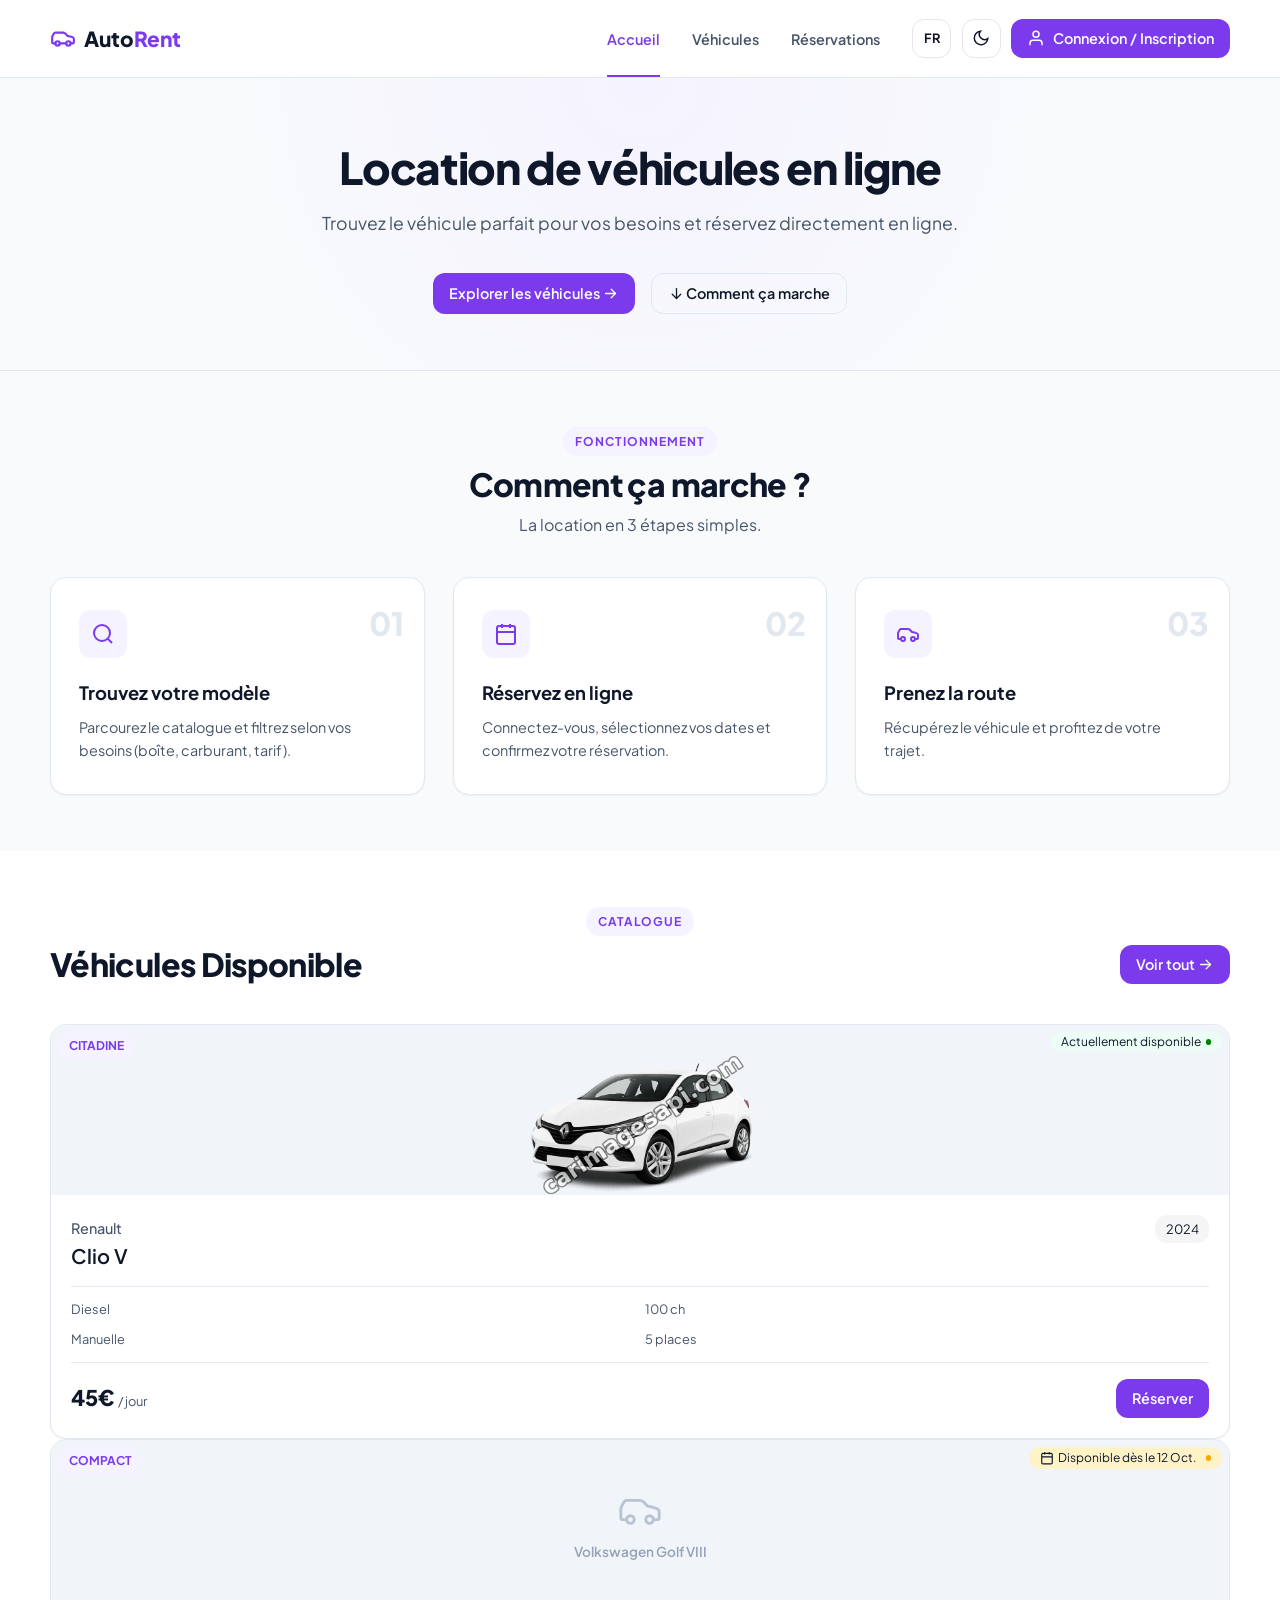
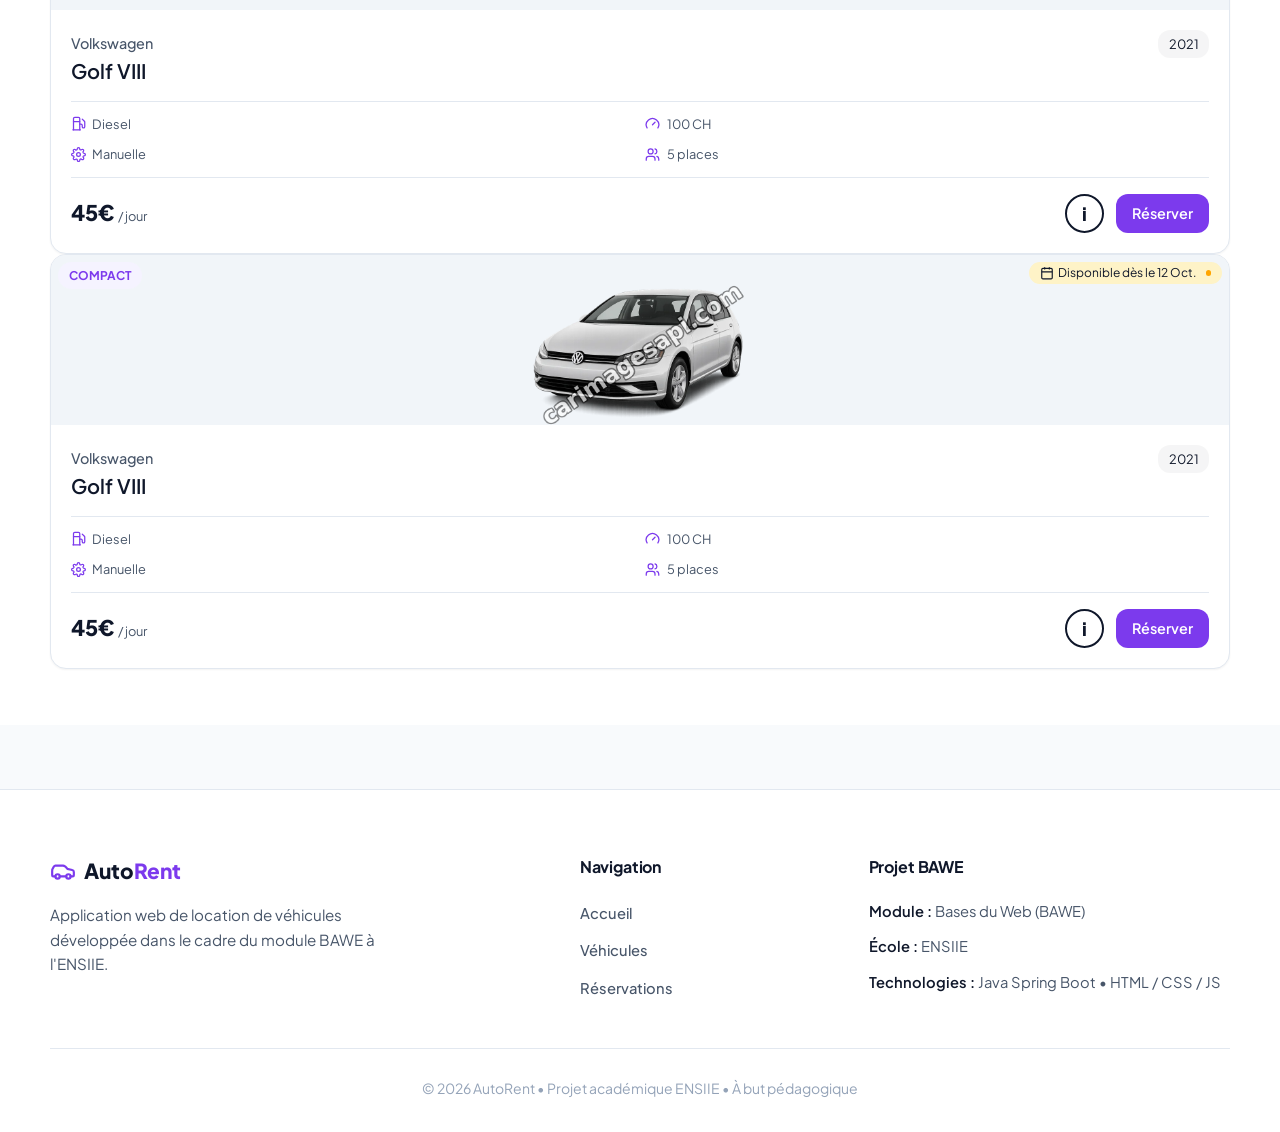
==== commit 896a783a: "structure de base sur toutes les pages" ====
--- a/src/main/resources/static/index.html
+++ b/src/main/resources/static/index.html
@@ -5,12 +5,18 @@
     <meta charset="UTF-8" />
     <meta name="viewport" content="width=device-width, initial-scale=1.0" />
     <title>AutoRent - Location de Véhicules en Ligne</title>
+
+    <!-- Fonts -->
     <link rel="preconnect" href="https://fonts.googleapis.com">
     <link rel="preconnect" href="https://fonts.gstatic.com" crossorigin>
     <link href="https://fonts.googleapis.com/css2?family=Plus+Jakarta+Sans:wght@400;500;600;700;800&display=swap"
         rel="stylesheet">
+
+    <!-- Icons -->
     <link rel="icon" type="image/png" sizes="32x32" href="/assets/icons/favicon-32x32.png">
     <link rel="icon" type="image/png" sizes="16x16" href="/assets/icons/favicon-16x16.png">
+
+    <!-- Styles -->
     <link rel="stylesheet" href="css/style.css" />
     
     <!-- Flatpickr (Calendrier) -->
@@ -40,9 +46,9 @@
 
             <!-- Navigation Links -->
             <nav class="nav-menu">
-                <a href="index.html" class="nav-link active" data-i18n="nav.home">Accueil</a>
-                <a href="vehicles.html" class="nav-link" data-i18n="nav.vehicles">Véhicules</a>
-                <a href="reservations.html" class="nav-link" data-i18n="nav.myReservations">Réservations</a>
+                <a href="/" class="nav-link active">Accueil</a>
+                <a href="/vehicles" class="nav-link">Véhicules</a>
+                <a href="/reservations" class="nav-link">Réservations</a>
 
                 <!-- Mobile Menu Actions (visible uniquement sur mobile dans le tiroir) -->
                 <div class="mobile-menu-actions">
--- a/src/main/resources/static/css/style.css
+++ b/src/main/resources/static/css/style.css
@@ -426,7 +426,284 @@
   background-color: var(--bg-surface);
 }
 
-.vehicles-grid {
+/* ********************************************* */
+/*            VEHICLES PAGE & FILTERS            */
+/* ********************************************* */
+
+.vehicles-catalog {
+  padding: 3rem 0 5rem;
+}
+
+.vehicles-grid-container {
+  display: grid;
+  grid-template-columns: 290px 1fr;
+  gap: 2.25rem;
+  align-items: flex-start;
+}
+
+/* Sidebar Filtres */
+.vehicles-filters {
+  background-color: var(--bg-surface);
+  border: 1px solid var(--border-color);
+  border-radius: var(--radius-lg);
+  box-shadow: var(--shadow-sm);
+  max-height: calc(100vh - var(--header-height) - 2.5rem);
+  display: flex;
+  flex-direction: column;
+  position: sticky;
+  top: calc(var(--header-height) + 1.25rem);
+  overflow: hidden;
+}
+
+.filters-header {
+  display: flex;
+  align-items: center;
+  justify-content: space-between;
+  padding: 1rem 1.25rem;
+  border-bottom: 1px solid var(--border-color);
+  flex-shrink: 0;
+}
+
+.filters-title-group {
+  display: flex;
+  align-items: center;
+  gap: 0.5rem;
+  color: var(--primary);
+}
+
+.filters-title-group h3 {
+  font-size: 1.15rem;
+  font-weight: 700;
+  color: var(--text-primary);
+}
+
+.btn-reset-filters {
+  background: transparent;
+  border: none;
+  color: var(--text-muted);
+  font-size: 0.8rem;
+  font-weight: 600;
+  cursor: pointer;
+  padding: 0.25rem 0.5rem;
+  border-radius: var(--radius-sm);
+  transition: color var(--transition), background-color var(--transition);
+}
+
+.btn-reset-filters:hover {
+  color: var(--danger);
+  background-color: var(--danger-light);
+}
+
+.filters-form {
+  display: flex;
+  flex-direction: column;
+  flex: 1;
+  min-height: 0;
+  overflow: hidden;
+}
+
+.filters-form-content {
+  flex: 1;
+  min-height: 0;
+  overflow-y: auto;
+  padding: 1.25rem;
+  display: flex;
+  flex-direction: column;
+  gap: 1.25rem;
+  scrollbar-width: thin;
+}
+
+.filters-form-content::-webkit-scrollbar {
+  width: 5px;
+}
+
+.filters-form-content::-webkit-scrollbar-track {
+  background: transparent;
+}
+
+.filters-form-content::-webkit-scrollbar-thumb {
+  background: var(--border-color);
+  border-radius: var(--radius-full);
+}
+
+.filters-form-content::-webkit-scrollbar-thumb:hover {
+  background: var(--text-muted);
+}
+
+/* Pied de formulaire toujours visible en bas avec fond opaque */
+.filters-form .button-container {
+  flex-shrink: 0;
+  padding: 1rem 1.25rem;
+  background-color: var(--bg-surface);
+  border-top: 1px solid var(--border-color);
+  box-shadow: 0 -4px 12px rgba(0, 0, 0, 0.04);
+}
+
+.filter-group {
+  display: flex;
+  flex-direction: column;
+  gap: 0.45rem;
+}
+
+.filter-label {
+  font-size: 0.82rem;
+  font-weight: 700;
+  color: var(--text-primary);
+  text-transform: uppercase;
+  letter-spacing: 0.04em;
+}
+
+.filter-row {
+  display: grid;
+  grid-template-columns: 1fr 1fr;
+  gap: 0.65rem;
+}
+
+.filter-subgroup {
+  display: flex;
+  flex-direction: column;
+  gap: 0.25rem;
+}
+
+.filter-sublabel {
+  font-size: 0.75rem;
+  color: var(--text-secondary);
+  font-weight: 500;
+}
+
+/* Inputs & Selects des filtres */
+.form-input,
+.form-select {
+  width: 100%;
+  padding: 0.65rem 0.85rem;
+  font-size: 0.88rem;
+  border: 1px solid var(--border-color);
+  border-radius: var(--radius-md);
+  background-color: var(--bg-surface);
+  color: var(--text-primary);
+  transition: border-color var(--transition), box-shadow var(--transition);
+}
+
+.form-input:focus,
+.form-select:focus {
+  outline: none;
+  border-color: var(--primary);
+  box-shadow: 0 0 0 3px var(--primary-focus);
+}
+
+.form-input::placeholder {
+  color: var(--text-muted);
+}
+
+.input-with-icon {
+  position: relative;
+  display: flex;
+  align-items: center;
+}
+
+.input-with-icon svg {
+  position: absolute;
+  left: 0.85rem;
+  color: var(--text-muted);
+  pointer-events: none;
+}
+
+.input-with-icon .form-input {
+  padding-left: 2.35rem;
+}
+
+/* Mobile Filter Bar Toggle */
+.mobile-filter-bar {
+  display: none;
+  margin-bottom: 1.25rem;
+}
+
+.btn-toggle-filters {
+  display: inline-flex;
+  align-items: center;
+  gap: 0.5rem;
+  padding: 0.65rem 1.2rem;
+  font-weight: 600;
+  border-radius: var(--radius-md);
+  border: 1px solid var(--border-color);
+  background: var(--bg-surface);
+  color: var(--text-primary);
+  cursor: pointer;
+  width: 100%;
+  justify-content: center;
+  transition: var(--transition);
+}
+
+.btn-toggle-filters:hover {
+  background-color: var(--bg-surface-elevated);
+}
+
+/* Zone de contenu droit (Compteur + Tri + Grille) */
+.vehicles-content-area {
+  display: flex;
+  flex-direction: column;
+  gap: 1.25rem;
+}
+
+.vehicles-results-header {
+  display: flex;
+  align-items: center;
+  justify-content: space-between;
+  padding: 0.85rem 1.25rem;
+  background-color: var(--bg-surface);
+  border: 1px solid var(--border-color);
+  border-radius: var(--radius-md);
+  box-shadow: var(--shadow-sm);
+  flex-wrap: wrap;
+  gap: 1rem;
+}
+
+.vehicles-count {
+  font-size: 0.92rem;
+  color: var(--text-secondary);
+}
+
+.vehicles-count strong {
+  color: var(--primary);
+  font-weight: 800;
+  font-size: 1.05rem;
+}
+
+/* Tri */
+.vehicles-sort-group {
+  display: flex;
+  align-items: center;
+  gap: 0.5rem;
+}
+
+.sort-label {
+  font-size: 0.85rem;
+  font-weight: 600;
+  color: var(--text-secondary);
+  white-space: nowrap;
+}
+
+.sort-select {
+  padding: 0.45rem 0.85rem;
+  font-size: 0.85rem;
+  width: auto;
+  min-width: 175px;
+}
+
+/* Éviter tout débordement des inputs Flatpickr dans les colonnes */
+.flatpickr-wrapper {
+  display: block !important;
+  width: 100% !important;
+  max-width: 100% !important;
+}
+
+.filter-row .flatpickr-input,
+.filter-row input.form-input {
+  max-width: 100%;
+  box-sizing: border-box;
+}
+
+#vehicles-grid {
   display: grid;
   grid-template-columns: repeat(auto-fill, minmax(280px, 1fr));
   gap: 1.5rem;
@@ -937,6 +1214,117 @@
 }
 
 /* ********************************************* */
+/*            AUTH MODAL (Connexion/Inscription) */
+/* ********************************************* */
+
+.auth-modal-content {
+  max-width: 440px;
+  width: 90%;
+  padding: 4rem 2.25rem 2.25rem 2.25rem;
+  border-radius: var(--radius-lg);
+  background: var(--bg-surface);
+  border: 1px solid var(--border-color);
+  box-shadow: var(--shadow-xl);
+}
+
+.auth-modal-body {
+  display: flex;
+  flex-direction: column;
+  gap: 1.5rem;
+}
+
+.auth-tabs {
+  display: grid;
+  grid-template-columns: 1fr 1fr;
+  background: var(--bg-surface-elevated);
+  padding: 0.35rem;
+  border-radius: var(--radius-md);
+  gap: 0.35rem;
+  border: 1px solid var(--border-color);
+}
+
+.auth-tab-btn {
+  background: transparent;
+  border: none;
+  padding: 0.75rem 1rem;
+  font-size: 0.95rem;
+  font-weight: 600;
+  color: var(--text-secondary);
+  border-radius: calc(var(--radius-md) - 2px);
+  cursor: pointer;
+  transition: all 0.2s ease;
+  font-family: inherit;
+  text-align: center;
+}
+
+.auth-tab-btn:hover {
+  color: var(--text-primary);
+}
+
+.auth-tab-btn.active {
+  background: var(--bg-surface);
+  color: var(--primary);
+  box-shadow: var(--shadow-sm);
+}
+
+.auth-form {
+  display: flex;
+  flex-direction: column;
+  gap: 1.25rem;
+}
+
+.auth-form .form-group {
+  display: flex;
+  flex-direction: column;
+  gap: 0.45rem;
+}
+
+.auth-form .form-group label {
+  font-size: 0.85rem;
+  font-weight: 600;
+  color: var(--text-primary);
+}
+
+.auth-form .form-input {
+  width: 100%;
+  padding: 0.85rem 1rem;
+  background: var(--bg-body);
+  border: 1px solid var(--border-color);
+  border-radius: var(--radius-md);
+  color: var(--text-primary);
+  font-family: inherit;
+  font-size: 0.95rem;
+  transition: var(--transition);
+}
+
+.auth-form .form-input:focus {
+  outline: none;
+  border-color: var(--primary);
+  box-shadow: 0 0 0 3px var(--primary-light);
+}
+
+.auth-alert {
+  padding: 0.75rem 1rem;
+  border-radius: var(--radius-md);
+  font-size: 0.875rem;
+  font-weight: 500;
+  line-height: 1.4;
+  text-align: center;
+}
+
+.auth-alert.error {
+  background: rgba(239, 68, 68, 0.12);
+  color: #ef4444;
+  border: 1px solid rgba(239, 68, 68, 0.3);
+}
+
+.auth-alert.success {
+  background: rgba(16, 185, 129, 0.12);
+  color: #10b981;
+  border: 1px solid rgba(16, 185, 129, 0.3);
+}
+
+/* ********************************************* */
 /*             RESERVATIONS SECTION              */
 /* ********************************************* */
 
@@ -1040,6 +1428,7 @@
 
 /* --- Mobile & Petite Tablette (<= 768px) --- */
 @media (max-width: 768px) {
+
   /* Layout & Container */
   .container {
     width: min(100% - 32px, 1180px);
@@ -1204,14 +1593,49 @@
     padding: 1.5rem;
   }
 
-  /* Catalog */
+  /* Catalog & Filters */
+  .mobile-filter-bar {
+    display: block;
+  }
+
+  .vehicles-grid-container {
+    grid-template-columns: 1fr;
+    gap: 1.5rem;
+  }
+
+  .vehicles-filters {
+    display: none;
+    position: static;
+    max-height: 80vh;
+  }
+
+  .vehicles-filters.open {
+    display: flex;
+    animation: fadeIn 0.2s ease;
+  }
+
+  .vehicles-results-header {
+    flex-direction: column;
+    align-items: flex-start;
+    gap: 0.75rem;
+  }
+
+  .vehicles-sort-group {
+    width: 100%;
+    justify-content: space-between;
+  }
+
+  .sort-select {
+    flex: 1;
+  }
+
   .section-header-row {
     flex-direction: column;
     align-items: flex-start;
     gap: 0.75rem;
   }
 
-  .vehicles-grid {
+  #vehicles-grid {
     grid-template-columns: 1fr;
     gap: 1.25rem;
   }
@@ -1303,4 +1727,4 @@
   .footer-bottom {
     font-size: 0.8rem;
   }
-}
+}
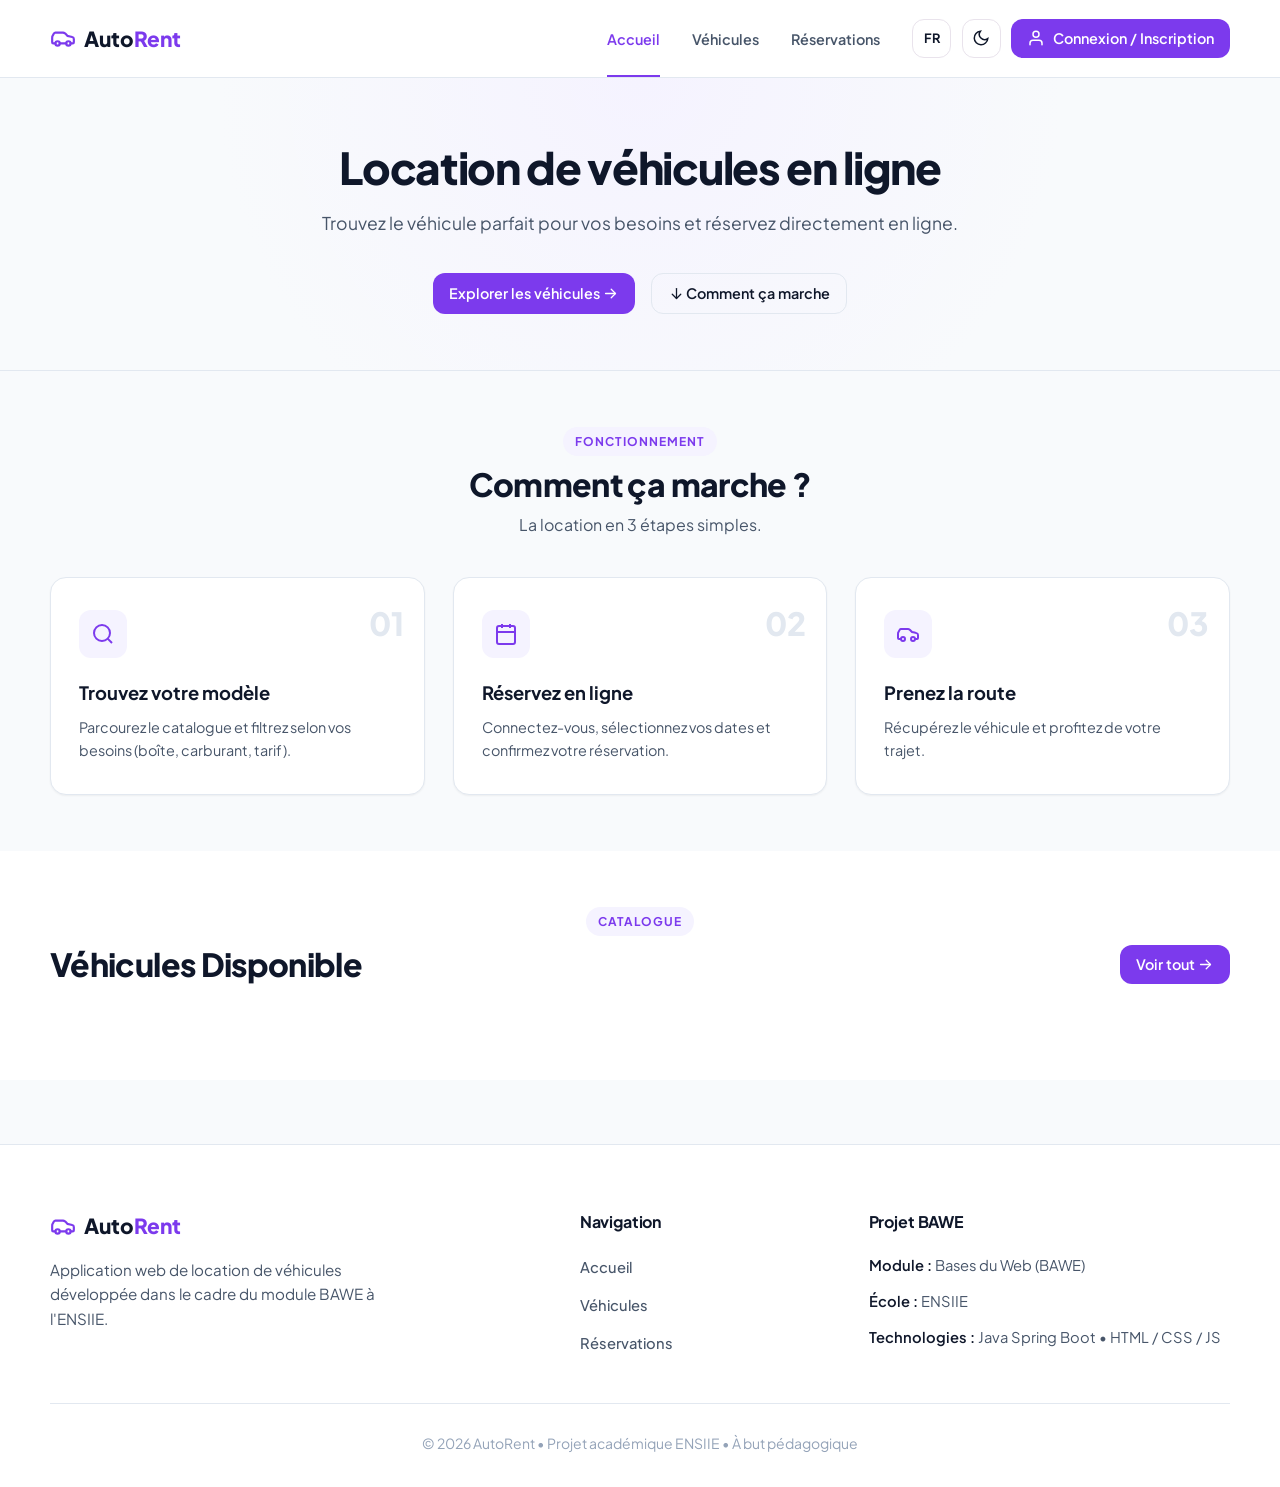
==== commit be56efb3: "feat: Affichage de 3 véhicules sur la page d'accueil" ====
--- a/src/main/resources/static/index.html
+++ b/src/main/resources/static/index.html
@@ -249,7 +249,7 @@
                 </div>
 
                 <!-- Vehicle Cards Grid -->
-                <div class="vehicles-grid">
+                <div id="vehicles-grid">
 
                     <!-- Vehicle Card 1 -->
                     <article class="vehicle-card">
--- a/src/main/resources/static/css/style.css
+++ b/src/main/resources/static/css/style.css
@@ -1328,7 +1328,287 @@
 /*             RESERVATIONS SECTION              */
 /* ********************************************* */
 
-
+.reservations-section {
+  padding: 3rem 0 5rem;
+}
+
+.reservations-header {
+  margin-bottom: 2.5rem;
+}
+
+.reservations-header .page-title {
+  font-size: 2.25rem;
+  font-weight: 800;
+  color: var(--text-primary);
+  margin-bottom: 0.5rem;
+}
+
+.reservations-header .page-subtitle {
+  font-size: 1.05rem;
+  color: var(--text-secondary);
+}
+
+.reservations-list {
+  display: flex;
+  flex-direction: column;
+  gap: 1.25rem;
+}
+
+/* Ligne / Carte de réservation (1 réservation = 1 ligne) */
+.reservation-card {
+  display: flex;
+  flex-direction: row;
+  align-items: stretch;
+  background: var(--bg-surface);
+  border: 1px solid var(--border-color);
+  border-radius: var(--radius-lg);
+  overflow: hidden;
+  box-shadow: var(--shadow-sm);
+  transition: transform 0.2s ease, box-shadow 0.2s ease, border-color 0.2s ease;
+}
+
+.reservation-card:hover {
+  transform: translateY(-2px);
+  box-shadow: var(--shadow-md);
+  border-color: rgba(124, 58, 237, 0.3);
+}
+
+/* Gauche : Image du véhicule */
+.reservation-media {
+  width: 240px;
+  min-width: 240px;
+  background: var(--bg-surface-elevated);
+  display: flex;
+  align-items: center;
+  justify-content: center;
+  padding: 1.25rem;
+  border-right: 1px solid var(--border-color);
+}
+
+.reservation-img {
+  width: 100%;
+  height: 120px;
+  object-fit: contain;
+  transition: transform 0.3s ease;
+}
+
+.reservation-card:hover .reservation-img {
+  transform: scale(1.04);
+}
+
+/* Contenu principal de la ligne */
+.reservation-content {
+  flex: 1;
+  padding: 1.5rem 2rem;
+  display: flex;
+  flex-direction: column;
+  justify-content: space-between;
+  gap: 1.25rem;
+}
+
+/* En-tête : ID, Marque/Modèle, Bouton détails, Statut */
+.reservation-header-info {
+  display: flex;
+  align-items: center;
+  justify-content: space-between;
+  gap: 1rem;
+  flex-wrap: wrap;
+}
+
+.reservation-title-group {
+  display: flex;
+  align-items: center;
+  gap: 0.85rem;
+  flex-wrap: wrap;
+}
+
+.reservation-id {
+  font-size: 0.75rem;
+  font-weight: 700;
+  letter-spacing: 0.05em;
+  color: var(--text-muted);
+  background: var(--bg-surface-elevated);
+  padding: 0.25rem 0.6rem;
+  border-radius: var(--radius-sm);
+  border: 1px solid var(--border-color);
+}
+
+.reservation-vehicle-name {
+  font-size: 1.35rem;
+  font-weight: 800;
+  color: var(--text-primary);
+  margin: 0;
+}
+
+.btn-vehicle-details {
+  background: transparent;
+  color: var(--primary);
+  border: 1px solid rgba(124, 58, 237, 0.25);
+  padding: 0.35rem 0.75rem;
+  border-radius: var(--radius-sm);
+  font-size: 0.8rem;
+  font-weight: 600;
+  cursor: pointer;
+  display: inline-flex;
+  align-items: center;
+  gap: 0.4rem;
+  transition: var(--transition);
+  font-family: inherit;
+}
+
+.btn-vehicle-details:hover {
+  background: var(--primary-light);
+  border-color: var(--primary);
+}
+
+/* Statuts */
+.reservation-status {
+  display: inline-flex;
+  align-items: center;
+  gap: 0.5rem;
+  padding: 0.35rem 0.85rem;
+  border-radius: 9999px;
+  font-size: 0.85rem;
+  font-weight: 700;
+}
+
+.reservation-status .status-dot {
+  width: 8px;
+  height: 8px;
+  border-radius: 50%;
+}
+
+.status-confirmed {
+  background: rgba(16, 185, 129, 0.12);
+  color: #10b981;
+  border: 1px solid rgba(16, 185, 129, 0.3);
+}
+
+.status-confirmed .status-dot {
+  background: #10b981;
+  box-shadow: 0 0 0 2px rgba(16, 185, 129, 0.2);
+}
+
+.status-completed {
+  background: rgba(124, 58, 237, 0.12);
+  color: var(--primary);
+  border: 1px solid rgba(124, 58, 237, 0.3);
+}
+
+.status-completed .status-dot {
+  background: var(--primary);
+}
+
+.status-cancelled {
+  background: rgba(239, 68, 68, 0.12);
+  color: var(--danger);
+  border: 1px solid rgba(239, 68, 68, 0.3);
+}
+
+.status-cancelled .status-dot {
+  background: var(--danger);
+}
+
+/* Bas de la carte : Dates et Actions */
+.reservation-body-info {
+  display: flex;
+  align-items: center;
+  justify-content: space-between;
+  gap: 1.25rem;
+  border-top: 1px solid var(--border-color);
+  padding-top: 1rem;
+  flex-wrap: wrap;
+}
+
+.reservation-dates-group {
+  display: flex;
+  align-items: center;
+  gap: 1.25rem;
+  flex-wrap: wrap;
+}
+
+.date-item {
+  display: flex;
+  align-items: center;
+  gap: 0.6rem;
+  color: var(--text-secondary);
+}
+
+.date-item svg {
+  color: var(--primary);
+  flex-shrink: 0;
+}
+
+.date-text {
+  display: flex;
+  flex-direction: column;
+}
+
+.date-label {
+  font-size: 0.75rem;
+  color: var(--text-muted);
+  text-transform: uppercase;
+  letter-spacing: 0.04em;
+  font-weight: 600;
+}
+
+.date-value {
+  font-size: 0.95rem;
+  color: var(--text-primary);
+  font-weight: 700;
+}
+
+.date-arrow {
+  color: var(--text-muted);
+  display: flex;
+  align-items: center;
+}
+
+.reservation-duration-badge {
+  font-size: 0.85rem;
+  font-weight: 600;
+  color: var(--text-secondary);
+  background: var(--bg-surface-elevated);
+  padding: 0.35rem 0.75rem;
+  border-radius: var(--radius-sm);
+  border: 1px solid var(--border-color);
+}
+
+.reservation-actions {
+  display: flex;
+  align-items: center;
+  gap: 0.75rem;
+}
+
+.btn-cancel-reservation {
+  background: transparent;
+  color: var(--danger);
+  border: 1px solid rgba(239, 68, 68, 0.35);
+  padding: 0.55rem 1rem;
+  border-radius: var(--radius-md);
+  font-size: 0.85rem;
+  font-weight: 600;
+  cursor: pointer;
+  display: inline-flex;
+  align-items: center;
+  gap: 0.45rem;
+  transition: var(--transition);
+  font-family: inherit;
+}
+
+.btn-cancel-reservation:hover:not(:disabled) {
+  background: var(--danger);
+  color: white;
+  border-color: var(--danger);
+  box-shadow: 0 4px 12px rgba(239, 68, 68, 0.25);
+}
+
+.btn-cancel-reservation:disabled {
+  opacity: 0.45;
+  cursor: not-allowed;
+  border-color: var(--border-color);
+  color: var(--text-muted);
+}
 
 /* ********************************************* */
 /*             CALCULATOR SECTION                */
@@ -1664,6 +1944,48 @@
     height: 150px;
   }
 
+  /* Reservations Mobile */
+  .reservation-card {
+    flex-direction: column;
+  }
+
+  .reservation-media {
+    width: 100%;
+    min-width: 100%;
+    height: 160px;
+    border-right: none;
+    border-bottom: 1px solid var(--border-color);
+  }
+
+  .reservation-content {
+    padding: 1.25rem;
+  }
+
+  .reservation-body-info {
+    flex-direction: column;
+    align-items: stretch;
+    gap: 1rem;
+  }
+
+  .reservation-dates-group {
+    flex-direction: column;
+    align-items: flex-start;
+    gap: 0.75rem;
+  }
+
+  .date-arrow {
+    display: none;
+  }
+
+  .reservation-actions {
+    width: 100%;
+  }
+
+  .btn-cancel-reservation {
+    width: 100%;
+    justify-content: center;
+  }
+
   /* Footer */
   .site-footer {
     padding: 3rem 0 1.5rem;
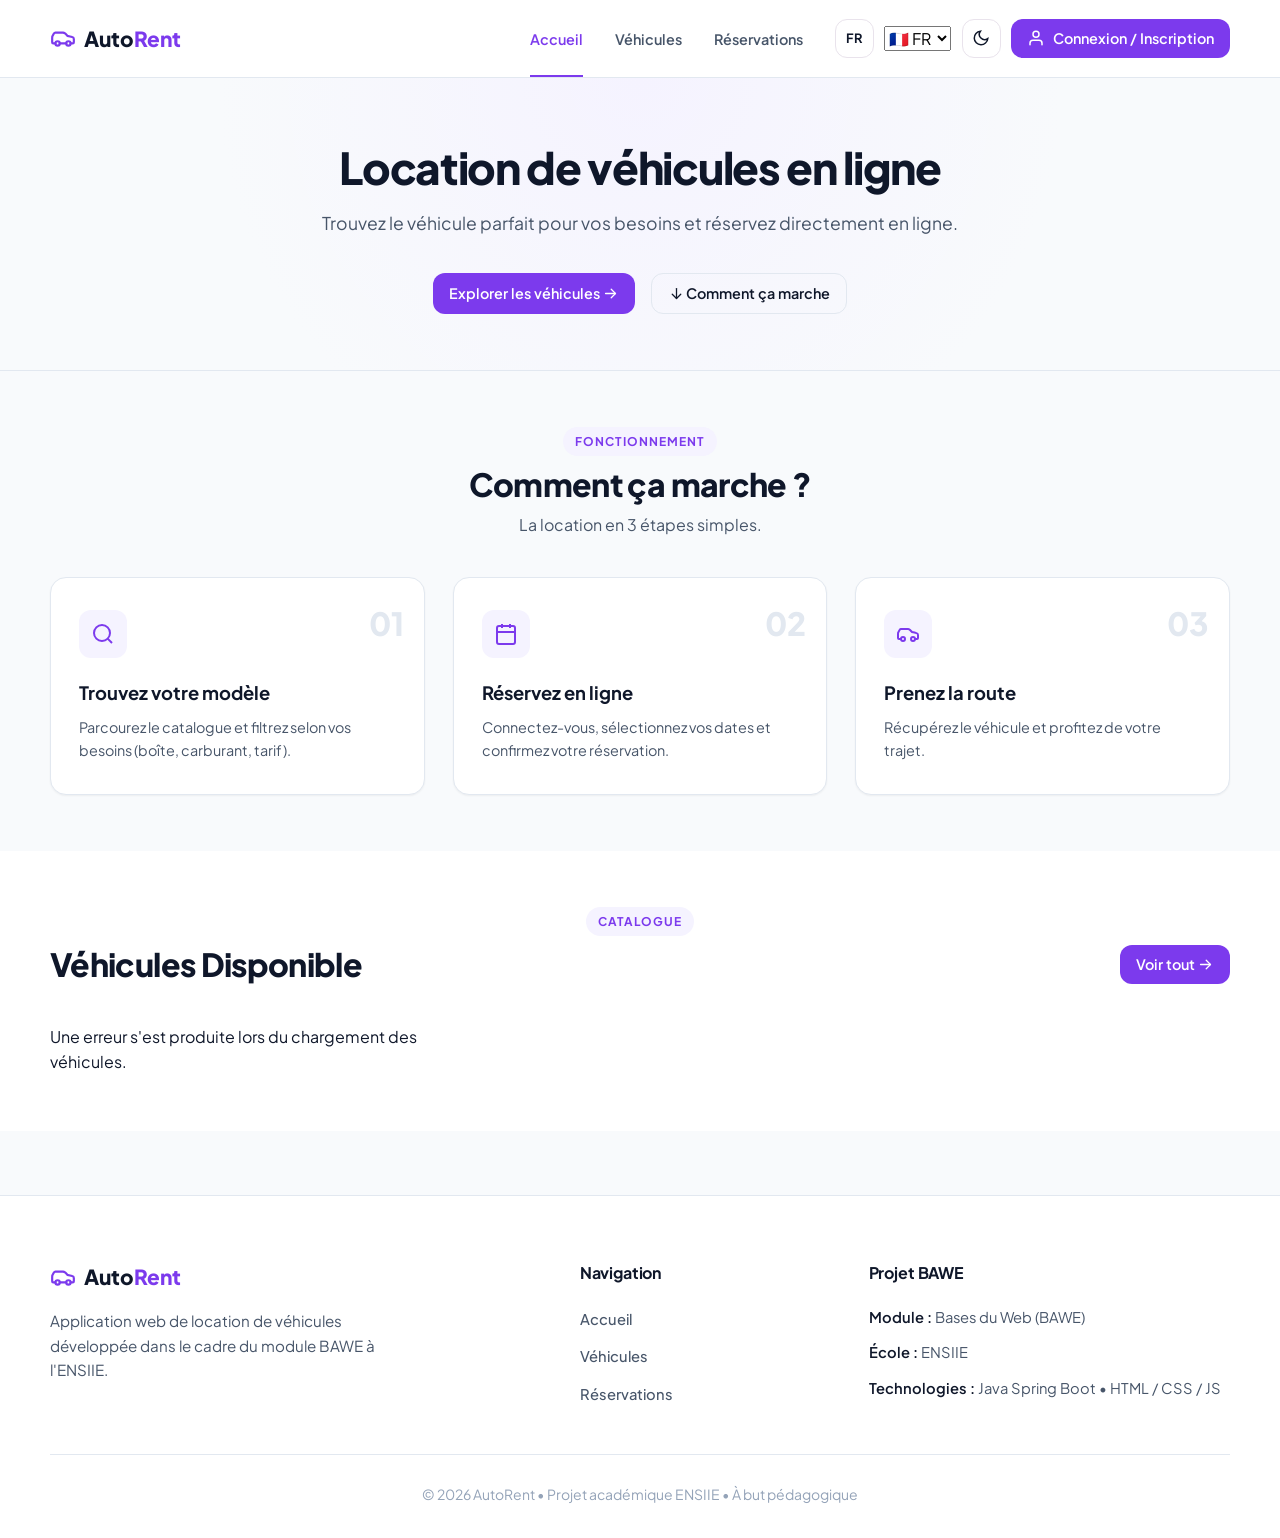
==== commit b092fb4b: "Création d'un élément select pour le choix de la langue" ====
--- a/src/main/resources/static/index.html
+++ b/src/main/resources/static/index.html
@@ -92,6 +92,10 @@
                 <button class="btn-icon header-tool btn-lang-toggle" id="btn-lang-toggle" aria-label="Changer de langue" title="Français / English">
                     <span class="lang-text" id="current-lang">FR</span>
                 </button>
+                <select name="lang-select" id="lang-select">
+                    <option value="fr">&#x1f1eb;&#x1f1f7; FR</option>
+                    <option value="en">&#x1f1ec;&#x1f1e7; EN</option>
+                </select>
 
                 <!-- Dark/Light Theme Toggle (Desktop) -->
                 <button class="btn-icon header-tool btn-theme-toggle" id="btn-theme-toggle" aria-label="Basculer le thème"
@@ -250,237 +254,6 @@
 
                 <!-- Vehicle Cards Grid -->
                 <div id="vehicles-grid">
-
-                    <!-- Vehicle Card 1 -->
-                    <article class="vehicle-card">
-                        <div class="vehicle-card-media">
-                            <span class="category-badge">Citadine</span>
-                            <p class="vehicle-status available">Actuellement disponible <span
-                                    class="vehicle-status-badge"></span></p>
-                            <img src="./assets/images/vehicles/renault-clio.webp" alt="Renault Clio V"
-                                class="vehicle-card-img">
-                            <!-- <div class="media-placeholder">
-                                <svg class="placeholder-icon" viewBox="0 0 24 24" fill="none" stroke="currentColor" stroke-width="1.5">
-                                <path d="M19 17h2c.6 0 1-.4 1-1v-3c0-.9-.7-1.7-1.5-1.9C18.7 10.6 16 10 16 10s-1.3-1.4-2.2-2.3c-.5-.4-1.1-.7-1.8-.7H5c-.6 0-1.1.4-1.4.9l-1.5 2.8C2.1 11.2 2 11.8 2 12.4V16c0 .6.4 1 1 1h2"/>
-                                <circle cx="7" cy="17" r="2"/>
-                                <circle cx="17" cy="17" r="2"/>
-                                </svg>
-                                <span class="media-label">Renault Clio V</span>
-                            </div> -->
-                        </div>
-
-                        <div class="vehicle-card-content">
-                            <div class="card-header-info">
-                                <div>
-                                    <h3 class="vehicle-brand">Renault</h3>
-                                    <h2 class="vehicle-model">Clio V</h2>
-                                </div>
-                                <span class="vehicle-year">2024</span>
-                            </div>
-                            <div class="specs-list">
-                                <div class="spec-item">
-                                    <span>Diesel</span>
-                                </div>
-                                <div class="spec-item">
-                                    <span>100 ch</span>
-                                </div>
-                                <div class="spec-item">
-                                    <span>Manuelle</span>
-                                </div>
-                                <div class="spec-item">
-                                    <span>5 places</span>
-                                </div>
-                            </div>
-                            <div class="card-footer">
-                                <div class="price-container">
-                                    <span class="price-value">45€</span>
-                                    <span class="price-period">/ jour</span>
-                                </div>
-                                <button class="btn btn-primary btn-open-reservation">Réserver</button>
-                            </div>
-                        </div>
-                    </article>
-
-                    <!-- Vehicle Card 2 -->
-                    <article class="vehicle-card">
-                        <div class="vehicle-card-media">
-                            <span class="category-badge">Compact</span>
-                            <!-- Badge informatif "Disponible dès le..." -->
-                            <span class="vehicle-status rented">
-                                <svg viewBox="0 0 24 24" width="14" height="14" stroke="currentColor" fill="none"
-                                    stroke-width="2">
-                                    <rect x="3" y="4" width="18" height="18" rx="2" ry="2"></rect>
-                                    <line x1="16" y1="2" x2="16" y2="6"></line>
-                                    <line x1="8" y1="2" x2="8" y2="6"></line>
-                                    <line x1="3" y1="10" x2="21" y2="10"></line>
-                                </svg>
-                                Disponible dès le 12 Oct.
-                                <span class="vehicle-status-badge"></span>
-                            </span>
-                            <div class="media-placeholder">
-                                <svg class="placeholder-icon" viewBox="0 0 24 24" fill="none" stroke="currentColor" stroke-width="1.5">
-                                <path d="M19 17h2c.6 0 1-.4 1-1v-3c0-.9-.7-1.7-1.5-1.9C18.7 10.6 16 10 16 10s-1.3-1.4-2.2-2.3c-.5-.4-1.1-.7-1.8-.7H5c-.6 0-1.1.4-1.4.9l-1.5 2.8C2.1 11.2 2 11.8 2 12.4V16c0 .6.4 1 1 1h2"/>
-                                <circle cx="7" cy="17" r="2"/>
-                                <circle cx="17" cy="17" r="2"/>
-                                </svg>
-                                <span class="media-label">Volkswagen Golf VIII</span>
-                            </div>
-                        </div>
-
-                        <div class="vehicle-card-content">
-                            <div class="card-header-info">
-                                <div>
-                                    <h3 class="vehicle-brand">Volkswagen</h3>
-                                    <h2 class="vehicle-model">Golf VIII</h2>
-                                </div>
-                                <span class="vehicle-year">2021</span>
-                            </div>
-                            <div class="specs-list">
-                                <div class="spec-item">
-                                    <svg viewBox="0 0 24 24" width="15" height="15" stroke="currentColor" fill="none"
-                                        stroke-width="2" stroke-linecap="round" stroke-linejoin="round">
-                                        <line x1="3" y1="22" x2="15" y2="22"></line>
-                                        <line x1="4" y1="9" x2="14" y2="9"></line>
-                                        <path d="M14 22V4a2 2 0 0 0-2-2H6a2 2 0 0 0-2 2v18"></path>
-                                        <path
-                                            d="M14 13h2a2 2 0 0 1 2 2v2a2 2 0 0 0 2 2h0a2 2 0 0 0 2-2V9.83a2 2 0 0 0-.59-1.42L18 5">
-                                        </path>
-                                    </svg>
-                                    <span>Diesel</span>
-                                </div>
-                                <div class="spec-item">
-                                    <svg viewBox="0 0 24 24" width="15" height="15" stroke="currentColor" fill="none"
-                                        stroke-width="2" stroke-linecap="round" stroke-linejoin="round">
-                                        <path d="M12 14l4-4"></path>
-                                        <path d="M3.34 19a10 10 0 1 1 17.32 0"></path>
-                                    </svg>
-                                    <span>100 CH</span>
-                                </div>
-                                <div class="spec-item">
-                                    <svg viewBox="0 0 24 24" width="15" height="15" stroke="currentColor" fill="none"
-                                        stroke-width="2" stroke-linecap="round" stroke-linejoin="round">
-                                        <circle cx="12" cy="12" r="3"></circle>
-                                        <path
-                                            d="M19.4 15a1.65 1.65 0 0 0 .33 1.82l.06.06a2 2 0 0 1 0 2.83 2 2 0 0 1-2.83 0l-.06-.06a1.65 1.65 0 0 0-1.82-.33 1.65 1.65 0 0 0-1 1.51V21a2 2 0 0 1-2 2 2 2 0 0 1-2-2v-.09A1.65 1.65 0 0 0 9 19.4a1.65 1.65 0 0 0-1.82.33l-.06.06a2 2 0 0 1-2.83 0 2 2 0 0 1 0-2.83l.06-.06a1.65 1.65 0 0 0 .33-1.82 1.65 1.65 0 0 0-1.51-1H3a2 2 0 0 1-2-2 2 2 0 0 1 2-2h.09A1.65 1.65 0 0 0 4.6 9a1.65 1.65 0 0 0-.33-1.82l-.06-.06a2 2 0 0 1 0-2.83 2 2 0 0 1 2.83 0l.06.06a1.65 1.65 0 0 0 1.82.33H9a1.65 1.65 0 0 0 1-1.51V3a2 2 0 0 1 2-2 2 2 0 0 1 2 2v.09a1.65 1.65 0 0 0 1 1.51 1.65 1.65 0 0 0 1.82-.33l.06-.06a2 2 0 0 1 2.83 0 2 2 0 0 1 0 2.83l-.06.06a1.65 1.65 0 0 0-.33 1.82V9a1.65 1.65 0 0 0 1.51 1H21a2 2 0 0 1 2 2 2 2 0 0 1-2 2h-.09a1.65 1.65 0 0 0-1.51 1z">
-                                        </path>
-                                    </svg>
-                                    <span>Manuelle</span>
-                                </div>
-                                <div class="spec-item">
-                                    <svg viewBox="0 0 24 24" width="15" height="15" stroke="currentColor" fill="none"
-                                        stroke-width="2" stroke-linecap="round" stroke-linejoin="round">
-                                        <path d="M16 21v-2a4 4 0 0 0-4-4H6a4 4 0 0 0-4 4v2"></path>
-                                        <circle cx="9" cy="7" r="4"></circle>
-                                        <path d="M22 21v-2a4 4 0 0 0-3-3.87"></path>
-                                        <path d="M16 3.13a4 4 0 0 1 0 7.75"></path>
-                                    </svg>
-                                    <span>5 places</span>
-                                </div>
-                            </div>
-                            <div class="card-footer">
-                                <div class="price-container">
-                                    <span class="price-value">45€</span>
-                                    <span class="price-period">/ jour</span>
-                                </div>
-                                <div class="action-wrapper">
-                                    <div class="tooltip-container">
-                                        <span class="tooltip-icon">i</span>
-                                        <div class="tooltip-text">Ce véhicule est actuellement loué, mais vous pouvez le
-                                            réserver pour des dates ultérieures.</div>
-                                    </div>
-                                    <button class="btn btn-primary btn-open-reservation">Réserver</button>
-                                </div>
-                            </div>
-                        </div>
-                    </article>
-                    
-                    <!-- Vehicle Card 3 -->
-                    <article class="vehicle-card">
-                        <div class="vehicle-card-media">
-                            <span class="category-badge">Compact</span>
-                            <!-- Badge informatif "Disponible dès le..." -->
-                            <span class="vehicle-status rented">
-                                <svg viewBox="0 0 24 24" width="14" height="14" stroke="currentColor" fill="none"
-                                    stroke-width="2">
-                                    <rect x="3" y="4" width="18" height="18" rx="2" ry="2"></rect>
-                                    <line x1="16" y1="2" x2="16" y2="6"></line>
-                                    <line x1="8" y1="2" x2="8" y2="6"></line>
-                                    <line x1="3" y1="10" x2="21" y2="10"></line>
-                                </svg>
-                                Disponible dès le 12 Oct.
-                                <span class="vehicle-status-badge"></span>
-                            </span>
-                            <img src="./assets/images/vehicles/volkswagen-golf.webp" alt="Volkswagen Golf VIII"
-                                class="vehicle-card-img">
-                        </div>
-
-                        <div class="vehicle-card-content">
-                            <div class="card-header-info">
-                                <div>
-                                    <h3 class="vehicle-brand">Volkswagen</h3>
-                                    <h2 class="vehicle-model">Golf VIII</h2>
-                                </div>
-                                <span class="vehicle-year">2021</span>
-                            </div>
-                            <div class="specs-list">
-                                <div class="spec-item">
-                                    <svg viewBox="0 0 24 24" width="15" height="15" stroke="currentColor" fill="none"
-                                        stroke-width="2" stroke-linecap="round" stroke-linejoin="round">
-                                        <line x1="3" y1="22" x2="15" y2="22"></line>
-                                        <line x1="4" y1="9" x2="14" y2="9"></line>
-                                        <path d="M14 22V4a2 2 0 0 0-2-2H6a2 2 0 0 0-2 2v18"></path>
-                                        <path
-                                            d="M14 13h2a2 2 0 0 1 2 2v2a2 2 0 0 0 2 2h0a2 2 0 0 0 2-2V9.83a2 2 0 0 0-.59-1.42L18 5">
-                                        </path>
-                                    </svg>
-                                    <span>Diesel</span>
-                                </div>
-                                <div class="spec-item">
-                                    <svg viewBox="0 0 24 24" width="15" height="15" stroke="currentColor" fill="none"
-                                        stroke-width="2" stroke-linecap="round" stroke-linejoin="round">
-                                        <path d="M12 14l4-4"></path>
-                                        <path d="M3.34 19a10 10 0 1 1 17.32 0"></path>
-                                    </svg>
-                                    <span>100 CH</span>
-                                </div>
-                                <div class="spec-item">
-                                    <svg viewBox="0 0 24 24" width="15" height="15" stroke="currentColor" fill="none"
-                                        stroke-width="2" stroke-linecap="round" stroke-linejoin="round">
-                                        <circle cx="12" cy="12" r="3"></circle>
-                                        <path
-                                            d="M19.4 15a1.65 1.65 0 0 0 .33 1.82l.06.06a2 2 0 0 1 0 2.83 2 2 0 0 1-2.83 0l-.06-.06a1.65 1.65 0 0 0-1.82-.33 1.65 1.65 0 0 0-1 1.51V21a2 2 0 0 1-2 2 2 2 0 0 1-2-2v-.09A1.65 1.65 0 0 0 9 19.4a1.65 1.65 0 0 0-1.82.33l-.06.06a2 2 0 0 1-2.83 0 2 2 0 0 1 0-2.83l.06-.06a1.65 1.65 0 0 0 .33-1.82 1.65 1.65 0 0 0-1.51-1H3a2 2 0 0 1-2-2 2 2 0 0 1 2-2h.09A1.65 1.65 0 0 0 4.6 9a1.65 1.65 0 0 0-.33-1.82l-.06-.06a2 2 0 0 1 0-2.83 2 2 0 0 1 2.83 0l.06.06a1.65 1.65 0 0 0 1.82.33H9a1.65 1.65 0 0 0 1-1.51V3a2 2 0 0 1 2-2 2 2 0 0 1 2 2v.09a1.65 1.65 0 0 0 1 1.51 1.65 1.65 0 0 0 1.82-.33l.06-.06a2 2 0 0 1 2.83 0 2 2 0 0 1 0 2.83l-.06.06a1.65 1.65 0 0 0-.33 1.82V9a1.65 1.65 0 0 0 1.51 1H21a2 2 0 0 1 2 2 2 2 0 0 1-2 2h-.09a1.65 1.65 0 0 0-1.51 1z">
-                                        </path>
-                                    </svg>
-                                    <span>Manuelle</span>
-                                </div>
-                                <div class="spec-item">
-                                    <svg viewBox="0 0 24 24" width="15" height="15" stroke="currentColor" fill="none"
-                                        stroke-width="2" stroke-linecap="round" stroke-linejoin="round">
-                                        <path d="M16 21v-2a4 4 0 0 0-4-4H6a4 4 0 0 0-4 4v2"></path>
-                                        <circle cx="9" cy="7" r="4"></circle>
-                                        <path d="M22 21v-2a4 4 0 0 0-3-3.87"></path>
-                                        <path d="M16 3.13a4 4 0 0 1 0 7.75"></path>
-                                    </svg>
-                                    <span>5 places</span>
-                                </div>
-                            </div>
-                            <div class="card-footer">
-                                <div class="price-container">
-                                    <span class="price-value">45€</span>
-                                    <span class="price-period">/ jour</span>
-                                </div>
-                                <div class="action-wrapper">
-                                    <div class="tooltip-container">
-                                        <span class="tooltip-icon">i</span>
-                                        <div class="tooltip-text">Ce véhicule est actuellement loué, mais vous pouvez le
-                                            réserver pour des dates ultérieures.</div>
-                                    </div>
-                                    <button class="btn btn-primary btn-open-reservation">Réserver</button>
-                                </div>
-                            </div>
-                        </div>
-                    </article>
-
                 </div>
 
             </div>
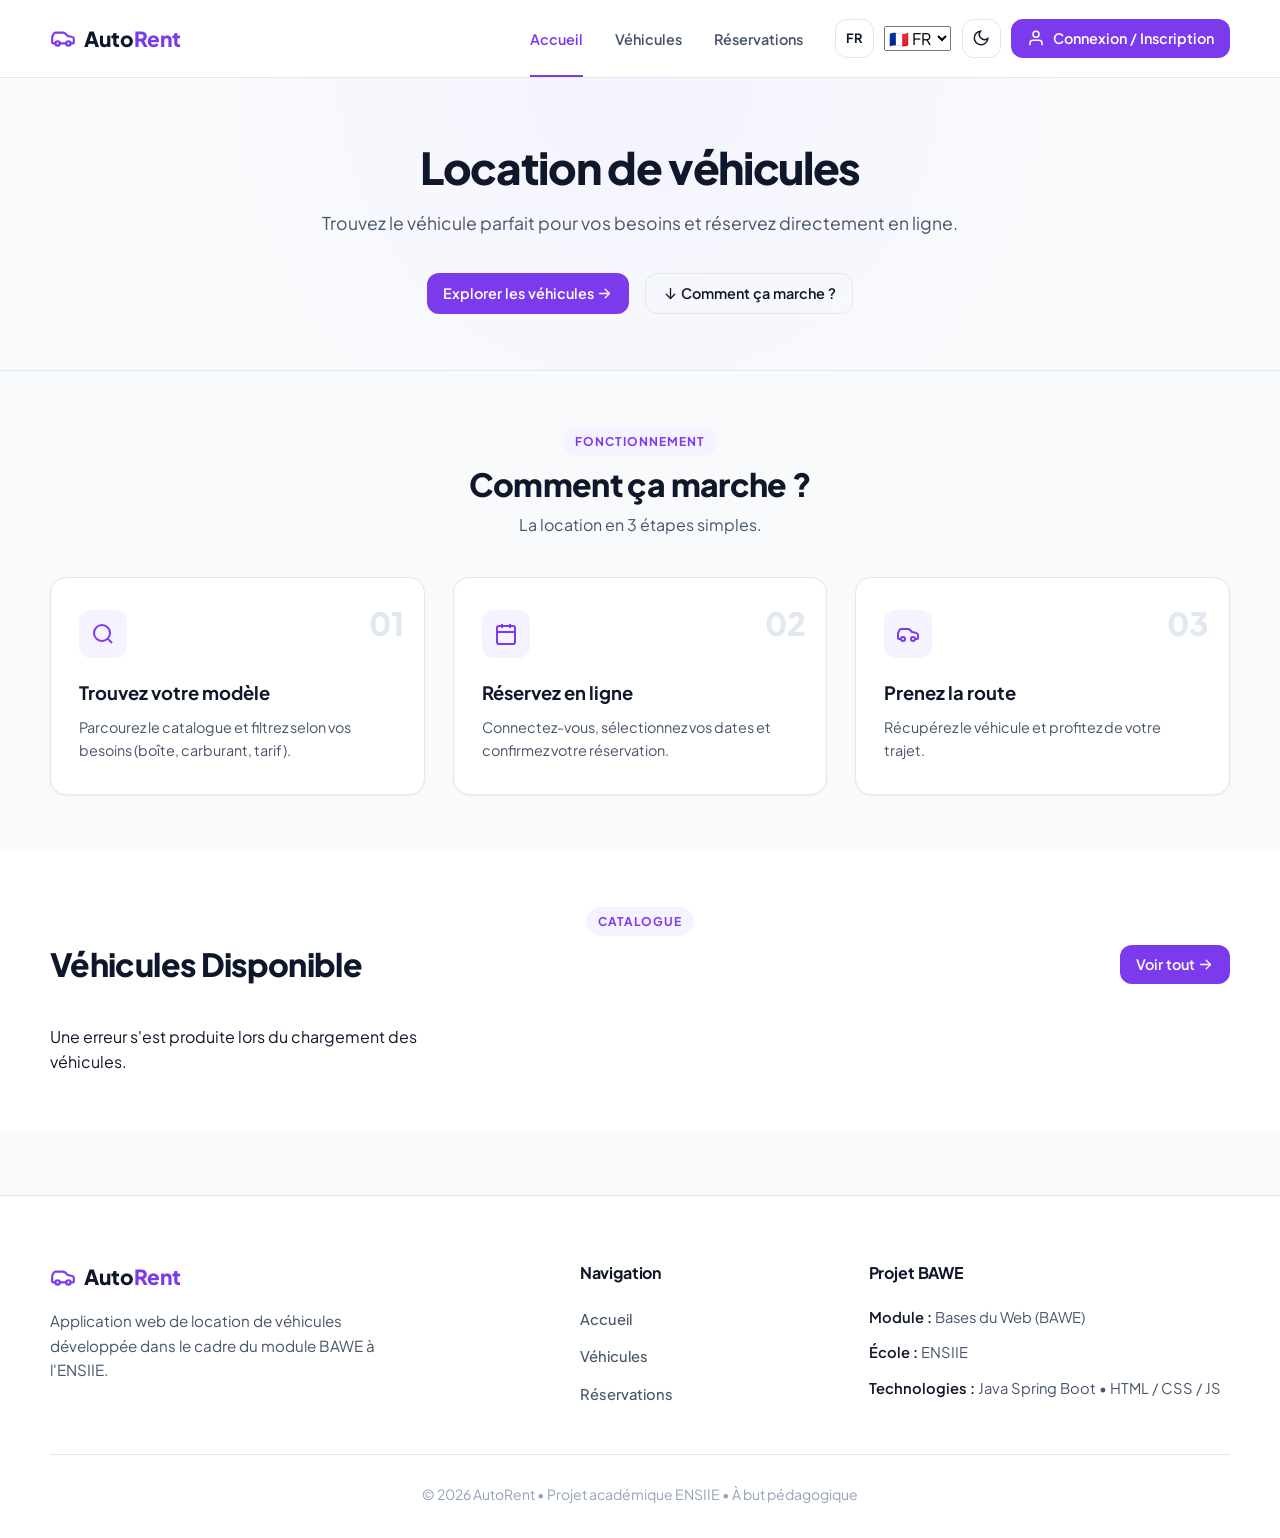
==== commit df5263ed: "ajout de traduction et organisation de l'objet LanguageManager" ====
--- a/src/main/resources/static/index.html
+++ b/src/main/resources/static/index.html
@@ -4,7 +4,7 @@
 <head>
     <meta charset="UTF-8" />
     <meta name="viewport" content="width=device-width, initial-scale=1.0" />
-    <title>AutoRent - Location de Véhicules en Ligne</title>
+    <title data-i18n="head.home.title"></title>
 
     <!-- Fonts -->
     <link rel="preconnect" href="https://fonts.googleapis.com">
@@ -46,9 +46,9 @@
 
             <!-- Navigation Links -->
             <nav class="nav-menu">
-                <a href="/" class="nav-link active">Accueil</a>
-                <a href="/vehicles" class="nav-link">Véhicules</a>
-                <a href="/reservations" class="nav-link">Réservations</a>
+                <a href="/" class="nav-link active" data-i18n="nav.home">Accueil</a>
+                <a href="/vehicles" class="nav-link" data-i18n="nav.vehicles">Véhicules</a>
+                <a href="/reservations" class="nav-link" data-i18n="nav.reservations">Réservations</a>
 
                 <!-- Mobile Menu Actions (visible uniquement sur mobile dans le tiroir) -->
                 <div class="mobile-menu-actions">
@@ -57,7 +57,7 @@
                             <path d="M20 21v-2a4 4 0 0 0-4-4H8a4 4 0 0 0-4 4v2"></path>
                             <circle cx="12" cy="7" r="4"></circle>
                         </svg>
-                        <span>Connexion / Inscription</span>
+                        <span data-i18n="nav.login-register"></span>
                     </button>
 
                     <div class="mobile-menu-tools">
@@ -70,7 +70,7 @@
                             <svg class="theme-icon moon-icon" viewBox="0 0 24 24" fill="none" stroke="currentColor" stroke-width="2">
                                 <path d="M21 12.79A9 9 0 1 1 11.21 3 7 7 0 0 0 21 12.79z" />
                             </svg>
-                            <span class="tool-label">Mode Sombre / Clair</span>
+                            <span class="tool-label" data-i18n="nav.switch-theme"></span>
                         </button>
 
                         <!-- Langue (Mobile) -->
@@ -119,7 +119,7 @@
                         <path d="M20 21v-2a4 4 0 0 0-4-4H8a4 4 0 0 0-4 4v2"></path>
                         <circle cx="12" cy="7" r="4"></circle>
                     </svg>
-                    <span class="btn-login-text">Connexion / Inscription</span>
+                    <span class="btn-login-text" data-i18n="nav.login-register">Connexion / Inscription</span>
                 </button>
 
                 <!-- Mobile Menu Toggle -->
@@ -139,13 +139,12 @@
         <section class="hero-section">
             <div class="container hero-content">
 
-                <h1 class="hero-title">Location de véhicules en ligne</h1>
-                <p class="hero-subtitle">Trouvez le véhicule parfait pour vos besoins et réservez directement en ligne.
-                </p>
+                <h1 class="hero-title" data-i18n="hero.title"></h1>
+                <p class="hero-subtitle" data-i18n="hero.subtitle"></p>
 
                 <div class="hero-actions">
                     <a href="/vehicles" class="btn">
-                        Explorer les véhicules
+                        <span data-i18n="hero.action.explore"></span>
                         <svg width="17" height="17" viewBox="0 0 24 24" fill="none" stroke="currentColor"
                             stroke-width="1.8" stroke-linecap="round" stroke-linejoin="round" aria-hidden="true">
                             <path d="M5 12h14"></path>
@@ -161,13 +160,12 @@
                                 <path d="m13 6 6 6-6 6"></path>
                             </g>
                         </svg>
-                        Comment ça marche
+                        <span data-i18n="home.how-it-works"></span>
                     </button>
 
                 </div>
 
                 <div class="hero-calculator">
-
                 </div>
 
             </div>
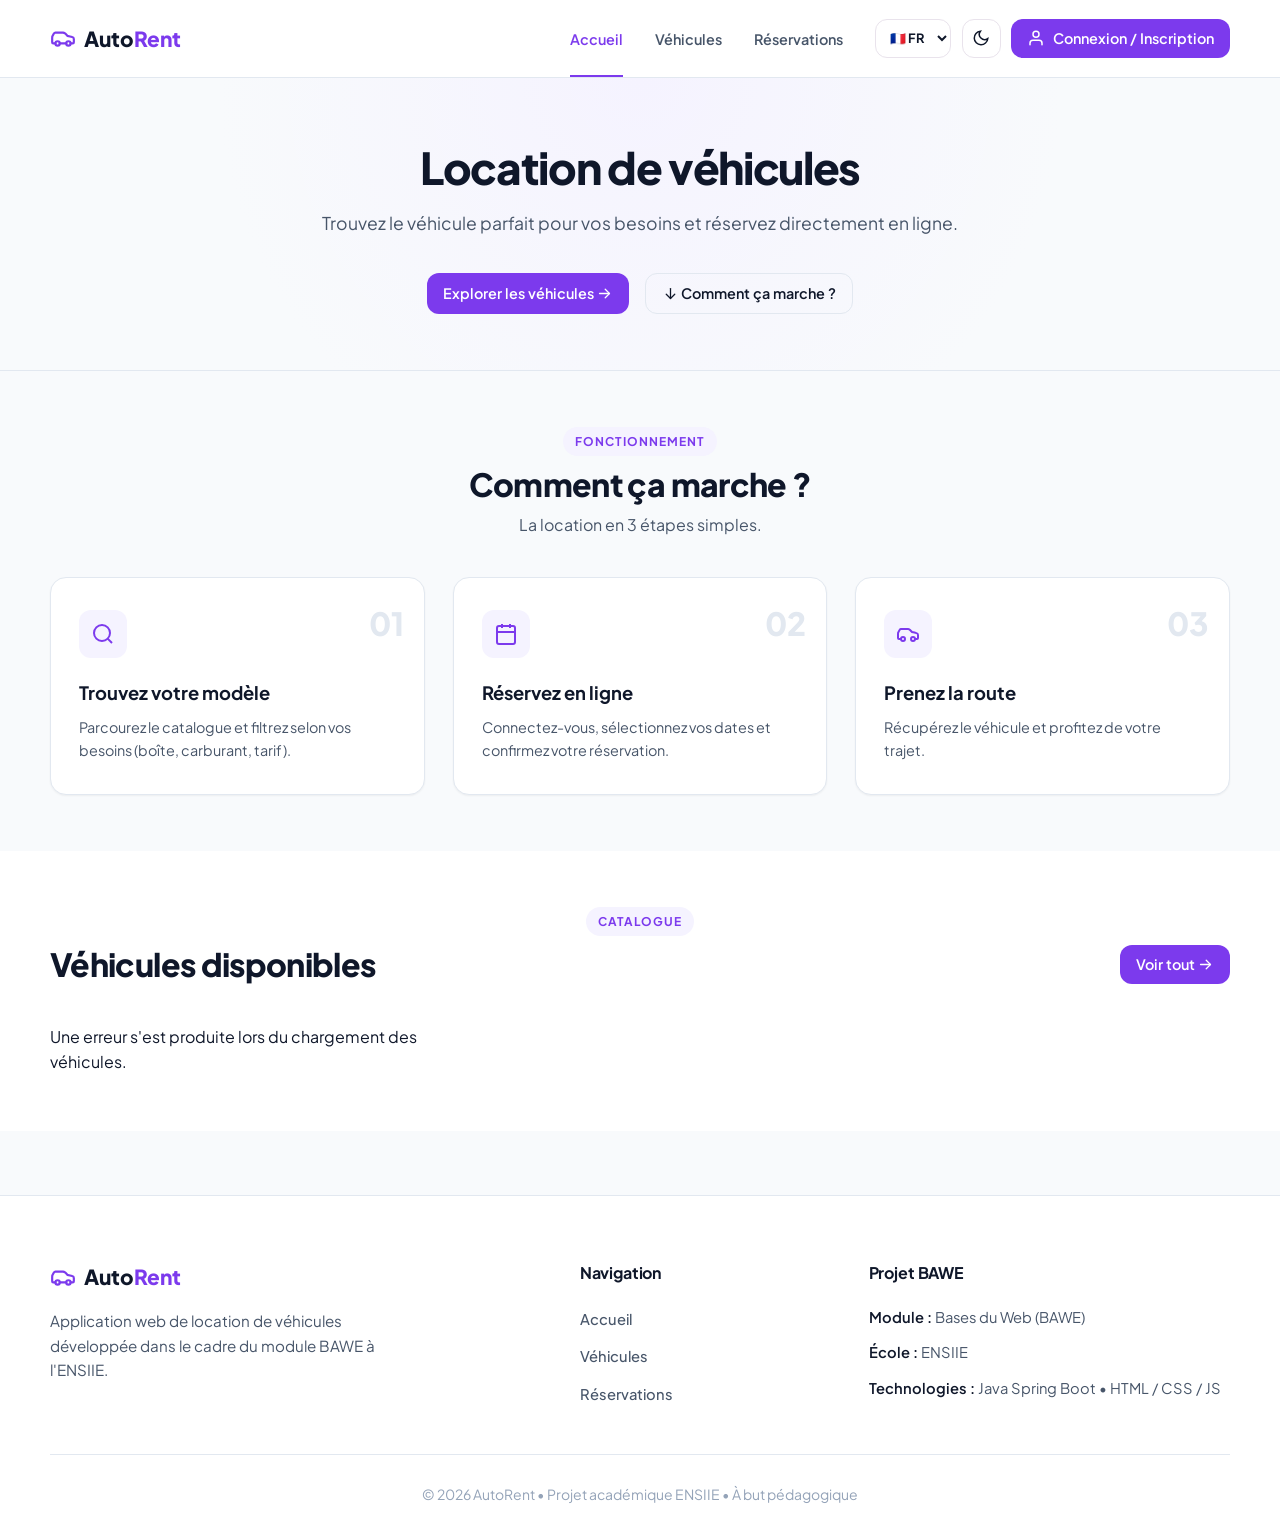
==== commit a5613cf0: "feat: Gestion de toutes les traductions" ====
--- a/src/main/resources/static/index.html
+++ b/src/main/resources/static/index.html
@@ -62,7 +62,7 @@
 
                     <div class="mobile-menu-tools">
                         <!-- Theme Toggle (Mobile) -->
-                        <button class="mobile-tool-btn btn-theme-toggle" type="button" aria-label="Changer de thème">
+                        <button class="mobile-tool-btn btn-theme-toggle" type="button" aria-label="Changer de thème" data-i18n-aria-label="nav.toggle-theme">
                             <svg class="theme-icon sun-icon" viewBox="0 0 24 24" fill="none" stroke="currentColor" stroke-width="2">
                                 <circle cx="12" cy="12" r="4" />
                                 <path d="M12 2v2M12 20v2M4.93 4.93l1.41 1.41M17.66 17.66l1.41 1.41M2 12h2M20 12h2M6.34 17.66l-1.41 1.41M19.07 4.93l-1.41 1.41" />
@@ -74,14 +74,10 @@
                         </button>
 
                         <!-- Langue (Mobile) -->
-                        <button class="mobile-tool-btn btn-lang-toggle" type="button" aria-label="Changer de langue">
-                            <svg viewBox="0 0 24 24" width="18" height="18" fill="none" stroke="currentColor" stroke-width="2" stroke-linecap="round" stroke-linejoin="round">
-                                <circle cx="12" cy="12" r="10"></circle>
-                                <line x1="2" y1="12" x2="22" y2="12"></line>
-                                <path d="M12 2a15.3 15.3 0 0 1 4 10 15.3 15.3 0 0 1-4 10 15.3 15.3 0 0 1-4-10 15.3 15.3 0 0 1 4-10z"></path>
-                            </svg>
-                            <span class="tool-label">Langue (FR)</span>
-                        </button>
+                        <select class="lang-select mobile-lang-select" aria-label="Langue" data-i18n-aria-label="nav.language">
+                            <option value="fr">&#x1f1eb;&#x1f1f7; Français</option>
+                            <option value="en">&#x1f1ec;&#x1f1e7; English</option>
+                        </select>
                     </div>
                 </div>
             </nav>
@@ -89,17 +85,14 @@
             <!-- Action Controls (Theme, Language, Auth) -->
             <div class="nav-actions">
                 <!-- Language Switcher (Desktop) -->
-                <button class="btn-icon header-tool btn-lang-toggle" id="btn-lang-toggle" aria-label="Changer de langue" title="Français / English">
-                    <span class="lang-text" id="current-lang">FR</span>
-                </button>
-                <select name="lang-select" id="lang-select">
+                <select class="lang-select header-tool" name="lang-select" id="lang-select" aria-label="Langue" data-i18n-aria-label="nav.language">
                     <option value="fr">&#x1f1eb;&#x1f1f7; FR</option>
                     <option value="en">&#x1f1ec;&#x1f1e7; EN</option>
                 </select>
 
                 <!-- Dark/Light Theme Toggle (Desktop) -->
-                <button class="btn-icon header-tool btn-theme-toggle" id="btn-theme-toggle" aria-label="Basculer le thème"
-                    title="Thème Clair / Sombre">
+                <button class="btn-icon header-tool btn-theme-toggle" id="btn-theme-toggle" aria-label="Basculer le thème" data-i18n-aria-label="nav.toggle-theme"
+                    title="Thème Clair / Sombre" data-i18n-title="nav.theme-title">
                     <svg class="theme-icon sun-icon" viewBox="0 0 24 24" fill="none" stroke="currentColor"
                         stroke-width="2">
                         <circle cx="12" cy="12" r="4" />
@@ -113,7 +106,7 @@
                 </button>
 
                 <!-- Auth Buttons -->
-                <button type="button" class="btn" id="btn-login" aria-label="Connexion ou inscription">
+                <button type="button" class="btn" id="btn-login" aria-label="Connexion ou inscription" data-i18n-aria-label="nav.login-aria">
                     <svg class="user-login-icon" viewBox="0 0 24 24" width="18" height="18" fill="none" stroke="currentColor" stroke-width="2"
                         stroke-linecap="round" stroke-linejoin="round">
                         <path d="M20 21v-2a4 4 0 0 0-4-4H8a4 4 0 0 0-4 4v2"></path>
@@ -123,7 +116,7 @@
                 </button>
 
                 <!-- Mobile Menu Toggle -->
-                <button class="btn-icon mobile-menu-btn" id="mobile-toggle" aria-label="Ouvrir le menu">
+                <button class="btn-icon mobile-menu-btn" id="mobile-toggle" aria-label="Ouvrir le menu" data-i18n-aria-label="nav.open-menu">
                     <svg viewBox="0 0 24 24" fill="none" stroke="currentColor" stroke-width="2">
                         <line x1="3" y1="12" x2="21" y2="12"></line>
                         <line x1="3" y1="6" x2="21" y2="6"></line>
@@ -176,9 +169,9 @@
         <section class="how-it-works" id="how-it-works">
             <div class="container">
                 <div class="section-header">
-                    <span class="section-tag">Fonctionnement</span>
-                    <h2 class="section-title">Comment ça marche ?</h2>
-                    <p class="section-subtitle">La location en 3 étapes simples.</p>
+                    <span class="section-tag" data-i18n="home.how.tag">Fonctionnement</span>
+                    <h2 class="section-title" data-i18n="home.how-it-works">Comment ça marche ?</h2>
+                    <p class="section-subtitle" data-i18n="home.how.subtitle">La location en 3 étapes simples.</p>
                 </div>
 
                 <div class="steps-grid">
@@ -191,10 +184,8 @@
                                 <line x1="21" y1="21" x2="16.65" y2="16.65"></line>
                             </svg>
                         </div>
-                        <h3 class="step-title">Trouvez votre modèle</h3>
-                        <p class="step-description">Parcourez le catalogue et filtrez selon vos besoins (boîte,
-                            carburant,
-                            tarif).</p>
+                        <h3 class="step-title" data-i18n="home.step1.title">Trouvez votre modèle</h3>
+                        <p class="step-description" data-i18n="home.step1.desc">Parcourez le catalogue et filtrez selon vos besoins (boîte, carburant, tarif).</p>
                     </div>
 
                     <!-- Step 2 -->
@@ -208,9 +199,8 @@
                                 <line x1="3" y1="10" x2="21" y2="10"></line>
                             </svg>
                         </div>
-                        <h3 class="step-title">Réservez en ligne</h3>
-                        <p class="step-description">Connectez-vous, sélectionnez vos dates et confirmez votre
-                            réservation.</p>
+                        <h3 class="step-title" data-i18n="home.step2.title">Réservez en ligne</h3>
+                        <p class="step-description" data-i18n="home.step2.desc">Connectez-vous, sélectionnez vos dates et confirmez votre réservation.</p>
                     </div>
 
                     <!-- Step 3 -->
@@ -225,8 +215,8 @@
                                 <circle cx="17" cy="17" r="2"></circle>
                             </svg>
                         </div>
-                        <h3 class="step-title">Prenez la route</h3>
-                        <p class="step-description">Récupérez le véhicule et profitez de votre trajet.</p>
+                        <h3 class="step-title" data-i18n="home.step3.title">Prenez la route</h3>
+                        <p class="step-description" data-i18n="home.step3.desc">Récupérez le véhicule et profitez de votre trajet.</p>
                     </div>
                 </div>
             </div>
@@ -236,11 +226,11 @@
         <section class="featured-vehicles">
             <div class="container">
                 <div class="section-header">
-                    <span class="section-tag">Catalogue</span>
+                    <span class="section-tag" data-i18n="home.catalog.tag">Catalogue</span>
                     <div class="section-header-row">
-                        <h2 class="section-title">Véhicules Disponible</h2>
+                        <h2 class="section-title" data-i18n="home.catalog.title">Véhicules disponibles</h2>
                         <a href="/vehicles" class="btn btn-outline">
-                            Voir tout
+                            <span data-i18n="home.catalog.see-all">Voir tout</span>
                             <svg width="17" height="17" viewBox="0 0 24 24" fill="none" stroke="currentColor"
                                 stroke-width="1.8" stroke-linecap="round" stroke-linejoin="round" aria-hidden="true">
                                 <path d="M5 12h14"></path>
@@ -262,7 +252,7 @@
     <!-- RESERVATION MODAL -->
     <div id="reservation-modal" class="modal-overlay">
         <div class="modal-content">
-            <button class="modal-close" id="close-modal-btn" aria-label="Fermer">
+            <button class="modal-close" id="close-modal-btn" aria-label="Fermer" data-i18n-aria-label="common.close">
                 <svg viewBox="0 0 24 24" width="18" height="18" stroke="currentColor" fill="none" stroke-width="2" stroke-linecap="round" stroke-linejoin="round">
                     <line x1="18" y1="6" x2="6" y2="18"></line>
                     <line x1="6" y1="6" x2="18" y2="18"></line>
@@ -276,47 +266,47 @@
                         <h3 id="modal-vehicle-brand">Marque</h3>
                         <h2 id="modal-vehicle-model">Modèle</h2>
                     </div>
-                    <span id="modal-vehicle-category" class="category-badge">Catégorie</span>
+                    <span id="modal-vehicle-category" class="category-badge" data-i18n="modal.category-default">Catégorie</span>
                     <div class="modal-specs" id="modal-vehicle-specs">
                         <!-- Specs injected by JS -->
                     </div>
                 </div>
                 <!-- Right: Booking Form -->
                 <div class="modal-right">
-                    <h3 class="modal-title">Réserver ce véhicule</h3>
-                    <p class="modal-subtitle">Sélectionnez vos dates pour calculer le prix.</p>
-                    
+                    <h3 class="modal-title" data-i18n="modal.title">Réserver ce véhicule</h3>
+                    <p class="modal-subtitle" data-i18n="modal.subtitle">Sélectionnez vos dates pour calculer le prix.</p>
+
                     <form id="reservation-form">
                         <div class="form-row">
                             <div class="form-group">
-                                <label for="start-date">Date de départ</label>
-                                <input type="text" id="start-date" placeholder="Sélectionnez une date" required>
+                                <label for="start-date" data-i18n="modal.start">Date de départ</label>
+                                <input type="text" id="start-date" placeholder="Sélectionnez une date" data-i18n-placeholder="modal.select-date" required>
                             </div>
                             <div class="form-group">
-                                <label for="end-date">Date de retour</label>
-                                <input type="text" id="end-date" placeholder="Sélectionnez une date" required>
-                            </div>
-                        </div>
-
-                        <div id="date-error" class="error-message">Ces dates ne sont pas disponibles.</div>
+                                <label for="end-date" data-i18n="modal.end">Date de retour</label>
+                                <input type="text" id="end-date" placeholder="Sélectionnez une date" data-i18n-placeholder="modal.select-date" required>
+                            </div>
+                        </div>
+
+                        <div id="date-error" class="error-message" data-i18n="modal.dates-unavailable">Ces dates ne sont pas disponibles.</div>
 
                         <div class="price-summary">
                             <div class="summary-row">
-                                <span>Durée</span>
-                                <span id="summary-days">0 jour</span>
+                                <span data-i18n="modal.duration">Durée</span>
+                                <span id="summary-days" data-i18n="unit.days" data-i18n-arg="0">0 jours</span>
                             </div>
                             <div class="summary-row">
-                                <span>Tarif journalier</span>
+                                <span data-i18n="modal.daily-price">Tarif journalier</span>
                                 <span id="summary-daily-price">0€</span>
                             </div>
                             <div class="summary-divider"></div>
                             <div class="summary-row total">
-                                <span>Total</span>
+                                <span data-i18n="modal.total">Total</span>
                                 <span id="summary-price">0€</span>
                             </div>
                         </div>
-                        
-                        <button type="submit" class="btn btn-primary btn-block" id="confirm-reservation-btn" disabled>Confirmer la réservation</button>
+
+                        <button type="submit" class="btn btn-primary btn-block" id="confirm-reservation-btn" data-i18n="modal.confirm" disabled>Confirmer la réservation</button>
                     </form>
                 </div>
             </div>
@@ -340,34 +330,34 @@
                         </svg>
                         <span class="brand-name">Auto<span>Rent</span></span>
                     </a>
-                    <p class="footer-desc">
+                    <p class="footer-desc" data-i18n="footer.desc">
                         Application web de location de véhicules développée dans le cadre du module BAWE à l'ENSIIE.
                     </p>
                 </div>
 
                 <!-- Navigation Links -->
                 <div class="footer-nav-col">
-                    <h4 class="footer-heading">Navigation</h4>
+                    <h4 class="footer-heading" data-i18n="footer.navigation">Navigation</h4>
                     <ul class="footer-nav-links">
-                        <li><a href="index.html" class="footer-link">Accueil</a></li>
-                        <li><a href="vehicles.html" class="footer-link">Véhicules</a></li>
-                        <li><a href="reservations.html" class="footer-link">Réservations</a></li>
+                        <li><a href="index.html" class="footer-link" data-i18n="nav.home">Accueil</a></li>
+                        <li><a href="vehicles.html" class="footer-link" data-i18n="nav.vehicles">Véhicules</a></li>
+                        <li><a href="reservations.html" class="footer-link" data-i18n="nav.reservations">Réservations</a></li>
                     </ul>
                 </div>
 
                 <!-- Informations Projet & Stack -->
                 <div class="footer-info-col">
-                    <h4 class="footer-heading">Projet BAWE</h4>
+                    <h4 class="footer-heading" data-i18n="footer.project">Projet BAWE</h4>
                     <ul class="footer-meta-list">
-                        <li><span>Module :</span> Bases du Web (BAWE)</li>
-                        <li><span>École :</span> ENSIIE</li>
-                        <li><span>Technologies :</span> Java Spring Boot &bull; HTML / CSS / JS</li>
+                        <li><span data-i18n="footer.module">Module :</span> Bases du Web (BAWE)</li>
+                        <li><span data-i18n="footer.school">École :</span> ENSIIE</li>
+                        <li><span data-i18n="footer.tech">Technologies :</span> Java Spring Boot &bull; HTML / CSS / JS</li>
                     </ul>
                 </div>
             </div>
 
             <div class="footer-bottom">
-                <p>&copy; 2026 AutoRent &bull; Projet académique ENSIIE &bull; À but pédagogique</p>
+                <p data-i18n="footer.copyright">&copy; 2026 AutoRent &bull; Projet académique ENSIIE &bull; À but pédagogique</p>
             </div>
         </div>
     </footer>
--- a/src/main/resources/static/css/style.css
+++ b/src/main/resources/static/css/style.css
@@ -280,10 +280,43 @@
   background-color: var(--bg-surface-elevated);
 }
 
-.lang-text {
+.lang-select {
+  height: 39px;
+  padding: 0 0.6rem;
+  border-radius: 12px;
+  border: 1px solid var(--line);
+  background-color: transparent;
+  color: var(--text-primary);
+  font-family: "Plus Jakarta Sans", sans-serif;
   font-weight: 700;
   font-size: 0.8rem;
-  color: var(--text-primary);
+  cursor: pointer;
+  color-scheme: light;
+}
+
+[data-theme="dark"] .lang-select {
+  color-scheme: dark;
+}
+
+.lang-select:hover {
+  background-color: var(--bg-surface-elevated);
+}
+
+.lang-select:focus-visible {
+  outline: 2px solid var(--line);
+  outline-offset: 2px;
+}
+
+.lang-select option {
+  background-color: var(--bg-surface-elevated);
+  color: var(--text-primary);
+}
+
+.mobile-lang-select {
+  width: 100%;
+  border-radius: var(--radius-md);
+  border-color: var(--border-color);
+  background-color: var(--bg-surface-elevated);
 }
 
 .theme-icon {
